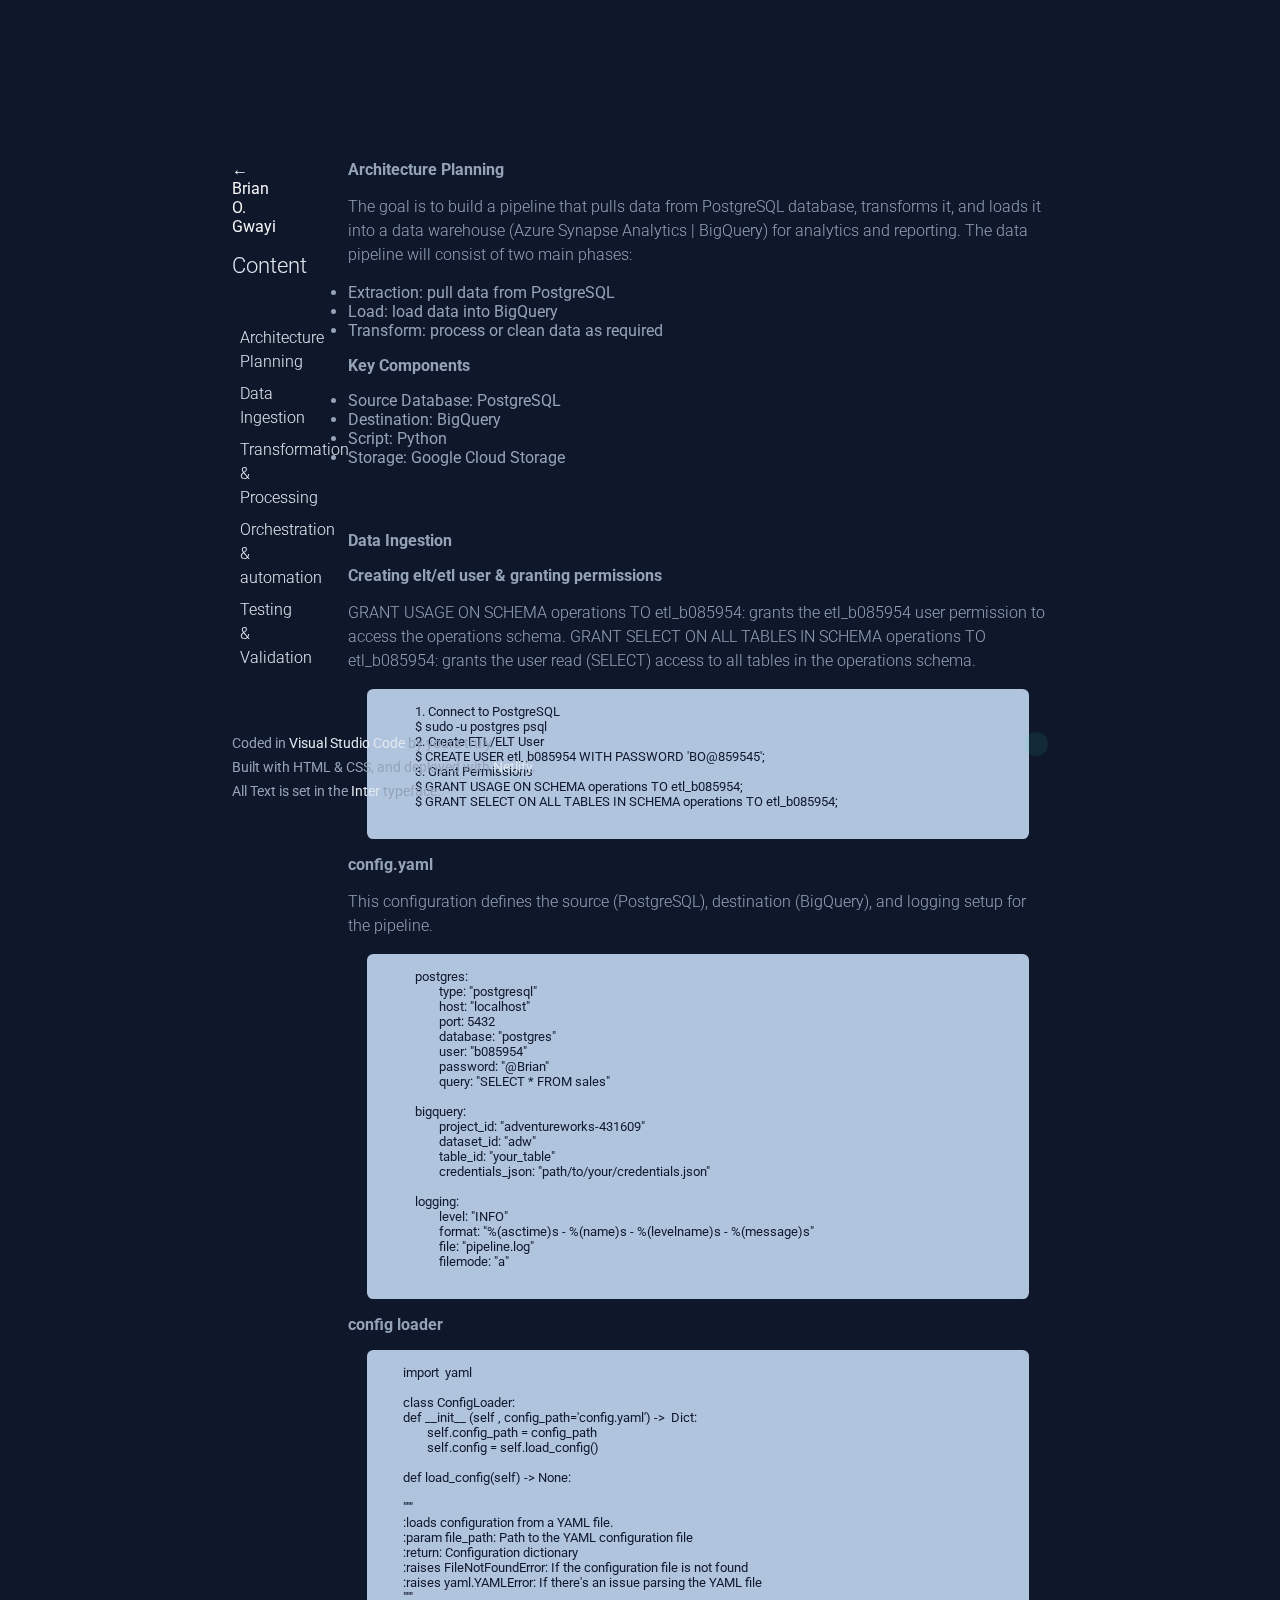
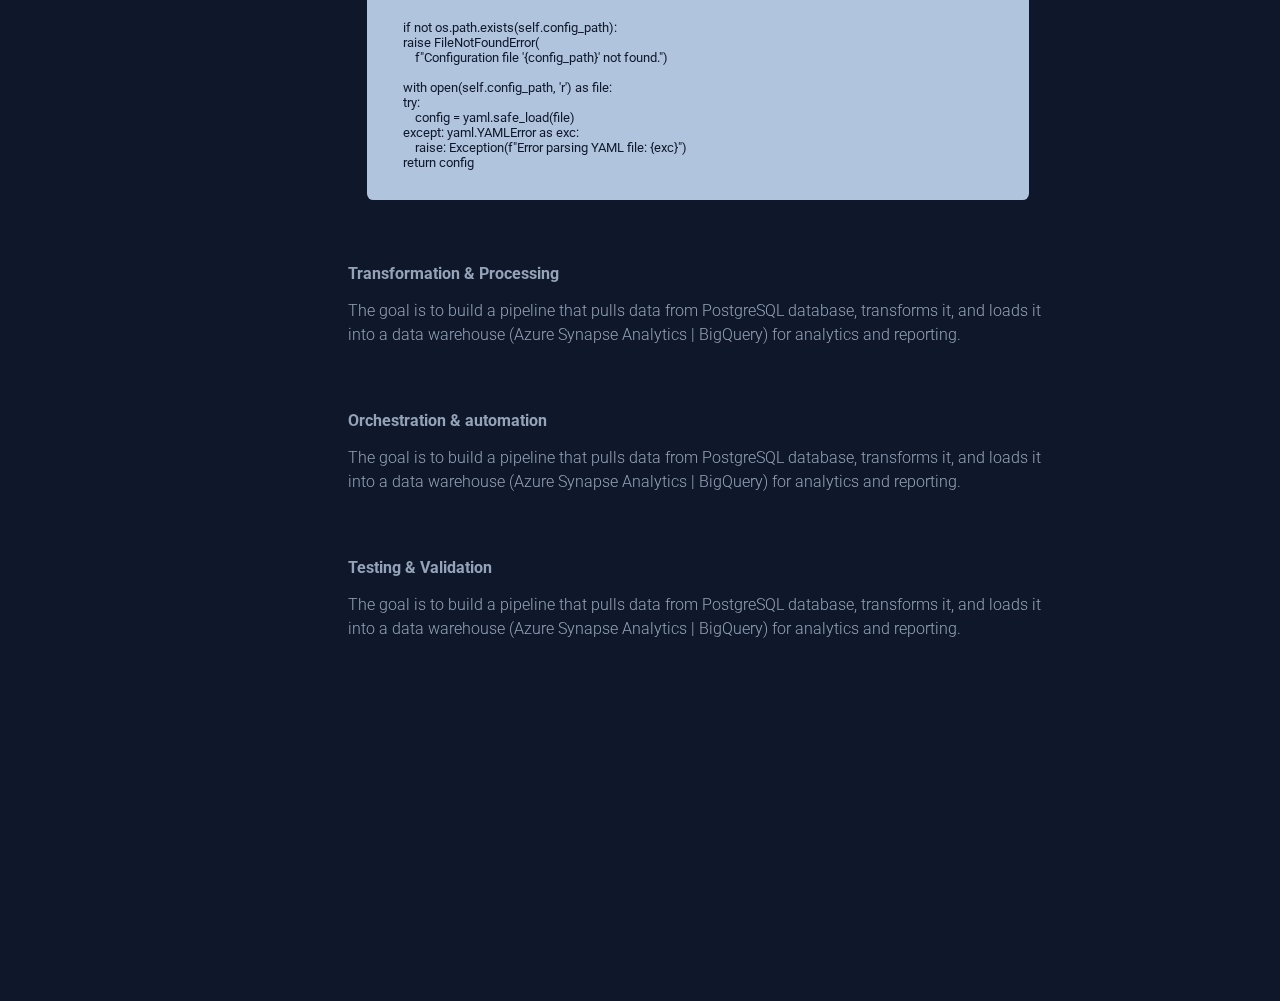
==== pipeline.html @ 4564d7e8 "update" ====
<!DOCTYPE html>
<html lang="en">

<head>
    <meta charset="UTF-8">
    <meta name="viewport" content="width=device-width, initial-scale=1.0">
    <title>Brian Web Portfolio</title>
    <link rel="stylesheet" href="styles.css" />
    <link rel="stylesheet" href="dev.css" />

    <link rel="preconnect" href="https://fonts.googleapis.com">
    <link rel="preconnect" href="https://fonts.gstatic.com" crossorigin>
    <link href="https://fonts.googleapis.com/css2?family=Roboto:ital,wght@0,100;0,300;0,400;0,500;0,700;0,900;1,100;1,300;1,400;1,500;1,700;1,900&display=swap" rel="stylesheet">

    <link rel="stylesheet" href="https://cdnjs.cloudflare.com/ajax/libs/font-awesome/6.5.2/css/all.min.css"
        integrity="sha512-SnH5WK+bZxgPHs44uWIX+LLJAJ9/2PkPKZ5QiAj6Ta86w+fsb2TkcmfRyVX3pBnMFcV7oQPJkl9QevSCWr3W6A=="
        crossorigin="anonymous" referrerpolicy="no-referrer" />

</head>

<body id="body">
    <!-- <div class="underlay"></div> -->
    <header>
        <!-- <a href="index.html"><h1>Brian O. Gwayi</h1></a> -->
        <a href="index.html" style="color: whitesmoke;">&larr; Brian O. Gwayi</a>
        <h4>Content</h4>
        <!-- <p>
            I use data not just to inform, but to inspire action and innovation, contributing to solutions that truly make a difference.
        </p> -->
        <nav>
            <a class="anchor-text" href="#Architecture Planning">
                <div class="nav-line"></div>
                <p>Architecture Planning</p>
            </a>
            <a class="anchor-text" href="#Data Ingestion">
                <div class="nav-line"></div>
                <p>Data Ingestion</p>
            </a>
            <a class="anchor-text" href="#Transformation & Processing">
                <div class="nav-line"></div>
                <p>Transformation & Processing</p>
            </a>
            <a class="anchor-text" href="#Orchestration & automation">
                <div class="nav-line"></div>
                <p>Orchestration & automation</p>
            </a>
            <a class="anchor-text" href="#Testing & Validation">
                <div class="nav-line"></div>
                <p>Testing & Validation</p>
            </a>
        </nav>
    </header>
    <main>
        <section id="Architecture Planning">
            <div class="sticky-header">
                <h2 class="lightText">About</h2>
            </div>
            <div class="about-contents">
                <h4>Architecture Planning</h4>
                <p>
                    The goal is to build a pipeline that pulls data from PostgreSQL database, transforms it, and loads it into a data warehouse (Azure Synapse Analytics | BigQuery) for analytics and reporting.  The data pipeline will consist of two main phases:
                </p>
                <ul>
                    <li>Extraction: pull data from PostgreSQL</li>
                    <li>Load: load data into BigQuery</li>
                    <li>Transform: process or clean data as required</li>
                   </ul> 
                <h4>Key Components</h4>
                <ul>
                    <li>Source Database: PostgreSQL</li>
                    <li>Destination: BigQuery</li>
                    <li>Script: Python</li>
                    <li>Storage: Google Cloud Storage</li>
                </ul>
            </div>
        </section>

        <section id="Data Ingestion">
            <div class="about-contents">
                <h4>Data Ingestion</h4>
                <h4>Creating elt/etl user & granting permissions</h4>
                <p>
                    GRANT USAGE ON SCHEMA operations TO etl_b085954: grants the etl_b085954 user permission to access the operations schema. 
                    GRANT SELECT ON ALL TABLES IN SCHEMA operations TO etl_b085954: grants the user read (SELECT) access to all tables in the operations schema.
                </p>
                <div class="code">
                    <pre class="py-code">
                        <code>
                <span class="code-comment">1. Connect to PostgreSQL</span>
                $ sudo -u postgres psql
                <span class="code-comment">2. Create ETL/ELT User</span>
                $ CREATE USER etl_b085954 WITH PASSWORD 'BO@859545';
                <span class="code-comment">3. Grant Permissions</span>
                $ GRANT USAGE ON SCHEMA operations TO etl_b085954;
                $ GRANT SELECT ON ALL TABLES IN SCHEMA operations TO etl_b085954;
                        </code>
                    </pre>
                </div>
                <h4>config.yaml</h4>
                <p>This configuration defines the source (PostgreSQL), destination (BigQuery), and logging setup for the pipeline.</p>
                <pre class="code">
					<code style="margin: 0; padding: 0;">
		<span class="code-func">postgres:</span>
			type: <span class="code-text">"postgresql"</span>
			host: <span class="code-text">"localhost"</span>
			port: <span class="brown-highlight">5432</span>
			database: <span class="code-text">"postgres"</span>
			user: <span class="code-text">"b085954"</span>
			password: <span class="code-text">"@Brian"</span>
			query: <span class="code-text">"SELECT * FROM sales"</span>

		<span class="code-func">bigquery:</span>
			project_id: <spam class="code-text">"adventureworks-431609"</spam>
			dataset_id: <span class="code-text">"adw"</span>
			table_id: <span class="code-text">"your_table"</span> 
			credentials_json: <span class="code-text">"path/to/your/credentials.json"</span>

		<span class="code-func">logging:</span>
			level: <span class="code-text">"INFO"</span>
			format: <span class="brown-highlight">"%(asctime)s - %(name)s - %(levelname)s - %(message)s"</span>
			file: <span class="code-text">"pipeline.log"</span>
			filemode: <span class="code-text">"a"</span>
					</code>
                </pre>
                <h4>config loader</h4>
                <pre class="code">
                    <code style="margin: 0; padding: 0;">
            <span class="py-method">import</span>  yaml

            <span class="code-func">class</span> <span class="brown-highlight">ConfigLoader:</span>
            <span class="code-func">def</span> <span class="brown-highlight">__init__</span> (<span class="py-method">self</span> , config_path=<span class="code-text">'config.yaml'</span>) -> <span class="py-method"> Dict:</span>
                    <span class="py-method">self</span>.config_path = config_path
                    <span class="py-method">self</span>.config = <span class="py-method">self</span>.load_config()

            <span class="code-func">def</span> <span class="brown-highlight">load_config</span>(<span class="py-method">self</span>) -> <span class="py-method">None:</span>
            <span class="code-text">
            """
            :loads configuration from a YAML file.
            :param file_path: Path to the YAML configuration file
            :return: Configuration dictionary
            :raises FileNotFoundError: If the configuration file is not found
            :raises yaml.YAMLError: If there's an issue parsing the YAML file
            """
            </span>
            <span class="py-method">if</span> <span class="code-func">not</span> os.path.exists(self.config_path):
            <span class="py-method">raise</span> FileNotFoundError(
                f<span class="code-text">"Configuration file '{config_path}' not found."</span>)

            <span class="py-method">with</span> open(<span class="py-method">self</span>.config_path, <span class="code-text">'r'</span>) as file:
            <span class="py-method">try:</span>
                config = yaml.safe_load(file)
            <span class="py-method">except:</span> yaml.YAMLError as exc:
                <span class="py-method">raise:</span> Exception(f<span class="code-text">"Error parsing YAML file: {exc}"</span>)
            <span class="py-method">return</span> config
                    </code>
                </pre>
            </div>
        </section>

        <section id="Transformation & Processing">
            <div class="sticky-header">
                <h2 class="lightText">About</h2>
            </div>
            <div class="about-contents">
                <h4>Transformation & Processing</h4>
                <p>
                    The goal is to build a pipeline that pulls data from PostgreSQL database, transforms it, and loads it into a data warehouse (Azure Synapse Analytics | BigQuery) for analytics and reporting.
                </p>
            </div>
        </section>

        <section id="Orchestration & automation">
            <div class="sticky-header">
                <h2 class="lightText">About</h2>
            </div>
            <div class="about-contents">
                <h4>Orchestration & automation</h4>
                <p>
                    The goal is to build a pipeline that pulls data from PostgreSQL database, transforms it, and loads it into a data warehouse (Azure Synapse Analytics | BigQuery) for analytics and reporting.
                </p>
            </div>
        </section>

        <section id="Testing & Validation">
            <div class="sticky-header">
                <h2 class="lightText">About</h2>
            </div>
            <div class="about-contents">
                <h4>Testing & Validation</h4>
                <p>
                    The goal is to build a pipeline that pulls data from PostgreSQL database, transforms it, and loads it into a data warehouse (Azure Synapse Analytics | BigQuery) for analytics and reporting.
                </p>
            </div>
        </section>

        <section id="about">
        
    </main>
    <footer>
        <p>
            Coded in <a href="https://code.visualstudio.com/" target="_blank" class="anchor-text">Visual Studio Code</a>
            by yours truly. <br />Built with HTML & CSS, and
            deployed with <a href="https://www.netlify.com" target="_blank" class="anchor-text">Netlify</a>. <br />All
            Text is
            set in the <a href="https://rsms.me/inter/" target="_blank" class="anchor-text">Inter</a> typeface.
        </p>
        <a href="#body" class="scroll-to-top">
            <i class="fa-solid fa-arrow-up"></i>
        </a>
    </footer>
</body>

</html>
---- styles.css ----
:root {
    --color-accent: #5eead4;
    --background-accent: #2dd4bf1a;
    --color-highlight: #e2e8f0;
}

html {
    scroll-behavior: smooth;
}

* {
    box-sizing: border-box;
    margin: 0;
    padding: 0;
    font-family: 'Roboto', sans-serif;
}

body {
    background: #0f172a;
    color: #94a3b8;
    padding: 4rem 2rem;
    display: grid;
    grid-template-columns: repeat(1, minmax(0, 1fr));
    gap: 4rem;
}

p {
    line-height: 1.5rem;
}

p::selection,
h1::selection,
h2::selection,
h3::selection,
h4::selection,
h5::selection,
h6::selection {
    background: var(--color-accent);
    color: #0f172a;
}

/* .underlay {
    position: fixed;
    background: #172554;
    inset: 0;
    opacity: 0.15;
} */

header,
main,
footer {
    position: relative;
    z-index: 10;
}

header {
    display: flex;
    flex-direction: column;
    gap: 1rem;
    max-width: 300px;
}

header h1,
header h4,
.lightText {
    color: var(--color-highlight);
}

header a {
    text-decoration: none;
}

header h1 {
    font-weight: 600;
}

header h4 {
    font-weight: 300;
}

header p {
    font-weight: 300;
}

nav {
    display: none;
}

nav a {
    font-size: 0.9rem;
    display: flex;
    align-items: center;
    gap: 0.5rem;
}

.nav-line {
    /* ADDED POST TUTORIAL */
    height: 1px;
    width: 58px;
    background: var(--color-highlight);
    transition-duration: 200ms;
}

nav a:hover .nav-line {
    /* ADDED POST TUTORIAL */
    background: var(--color-accent);
    width: 96px;
}

.social-link-container {
    display: flex;
    align-items: center;
    gap: 1rem;
}

.social-link {
    font-size: 1.4rem;
    color: inherit;
    text-decoration: none;
    transition-duration: 200ms;
}

.social-link:hover {
    color: var(--color-highlight);
}

main {
    display: flex;
    flex-direction: column;
    gap: 4rem;
}

section {
    display: flex;
    flex-direction: column;
    gap: 2rem;
}

section h2 {
    text-transform: uppercase;
    font-size: 1rem;
    font-weight: 500;
}

.sticky-header {
    position: sticky;
    top: 0;
    padding: 1rem 0;
}

.sticky-header h2 {
    position: relative;
    z-index: 2;
}

.sticky-header::before {
    content: '';
    position: absolute;
    inset: 0;
    /* MODIFIED POST TUTORIAL - REMOVE OPACITY AND CHANGED HEX CODE */
    background: #101A3199;
    backdrop-filter: blur(5px);
}

.about-contents {
    display: flex;
    flex-direction: column;
    gap: 1rem;
}

.about-contents p {
    font-size: 1rem;
    font-weight: 300;
}

.anchor-text {
    color: var(--color-highlight);
    text-decoration: none;
    transition-duration: 200ms;
}

.anchor-text:hover {
    color: var(--color-accent);
}

.experience-contents,
.project-contents {
    display: flex;
    flex-direction: column;
    gap: 4rem;
}

.experience-card,
.project-card {
    display: grid;
    grid-template-columns: repeat(1, minmax(0, 1fr));
}

.experience-card {
    /* MODIFIED POST TUTORIAL */
    gap: 0.5rem 1rem;
}

.project-card {
    /* MODIFIED POST TUTORIAL */
    gap: 1rem 1rem;
}

.card-column {
    display: flex;
    flex-direction: column;
    gap: 0.75rem;
}

.card-column p {
    font-weight: 300;
    font-size: .9rem;
}

.card-header-link {
    /* ADDED POST TUTORIAL - ADDED CLASS TO ANCHOR TAG IN HTML */
    text-decoration: none;
}

.tenure {
    opacity: 0.7;
    text-transform: uppercase;
    font-size: 0.8rem;
}

.experience-card p {
    font-size: 0.9rem;
}

.card-header {
    font-weight: 400;
    font-size: 1rem;
}

.anchor-icon {
    padding-left: 0.5rem;
}

.tag-container {
    display: flex;
    flex-wrap: wrap;
    gap: 0.5rem;
    color: var(--color-accent);
}

.tag {
    border-radius: 0.5rem;
    padding: 0.25rem 0.5rem;
    background: var(--background-accent);
}

.tag p {
    font-size: 0.8rem;
}

.project-image-container {
    max-width: 200px;
    overflow: hidden;
    display: grid;
    place-items: center;
    aspect-ratio: 16 / 9;
    order: 2;
    border-radius: 0.25rem;
}

.project-image-container img {
    object-fit: cover;
    width: 100%;
    height: 100%;
}

.project-stat-link {
    display: flex;
    align-items: center;
    gap: 0.5rem;
    font-size: 0.8rem;
}

.project-archive-link {
    position: relative;
    color: var(--color-highlight);
    text-decoration: none;
    transition-duration: 200ms;
    margin-right: auto;
}

.project-archive-link span {
    transition-duration: 200ms;
}

.project-archive-link:hover span {
    padding-left: 0.5rem;
}

.project-archive-link::after {
    content: '';
    position: absolute;
    left: 0;
    width: 100%;
    height: 1.5px;
    bottom: 0;
    background: transparent;
    transition-duration: 200ms;
}

.project-archive-link:hover::after {
    background: var(--color-accent);
}

footer {
    display: flex;
    flex-direction: column;
    gap: 2rem;
    justify-content: space-between;
    align-items: flex-start;
}

footer p {
    font-size: 0.9rem;
}

.scroll-to-top {
    text-decoration: none;
    color: var(--color-accent);
    background: var(--background-accent);
    padding: 0 0.75rem;
    aspect-ratio: 1/1;
    display: grid;
    place-items: center;
    border-radius: 100%;
    overflow: hidden;
    transition-duration: 200ms;
}

.scroll-to-top:hover {
    opacity: 0.6;
}

.accent-highlight {
    color: var(--color-accent);
    font-style: italic;
}

.accent-highlight:hover {
    color: var(--color-highlight);
}

/* MEDIUM SCREEN BREAKPOINT */
@media (min-width: 640px) {

    /* ADJUSTED POST TUTORIAL */
    body {
        padding: 5rem 3rem;
    }

    .project-card,
    .experience-card {
        grid-template-columns: repeat(4, minmax(0, 1fr));
    }

    .card-column {
        grid-column: span 3 / span 3;
    }

    .project-image-container {
        order: 0;
    }

    header {
        max-width: unset;
    }

    header h1 {
        font-size: 3rem;
    }

    header h4 {
        font-size: 1.4rem;
    }

    header p {
        max-width: 300px;
    }

    .social-link-container {
        gap: 1.5rem;
    }

    .social-link-container i {
        font-size: 2rem;
    }
}


/* LARGE SCREEN BREAKPOINT */
@media (min-width: 1024px) {
    body {
        grid-template-columns: repeat(2, minmax(0, 1fr));
        /* ADJUSTED POST TUTORIAL */
        /* gap: 10rem; */
        padding: 2rem;
        padding-top: 0;
        /* my style */
        margin: auto 70px;
    }

    header {
        position: sticky;
        top: 0;
        margin-left: auto;
        /* MODIFIED POST TUTORIAL */
        height: fit-content;
        padding-bottom: 6rem;
    }

    header h1 {
        font-size: 3rem;
    }

    header h4 {
        font-size: 1.4rem;
    }

    header p {
        /* max-width: 300px; */

        /* my styles */
        max-width: 90%;
    }

    nav {
        /* MODIFIED POST TUTORIAL */
        padding: 2rem 0;
        display: flex;
        flex-direction: column;
        gap: 0.5rem;
        flex: 1;
    }

    nav a {
        font-size: 1rem;
    }

    .social-link-container {
        gap: 1.5rem;
    }

    .social-link-container i {
        font-size: 2rem;
    }

    header,
    main {
        padding-top: 6rem;
        max-width: 700px;
        width: 100%;
    }

    main {
        margin-right: auto;
    }

    .sticky-header {
        display: none;
    }

    /* ADDED POST TUTORIAL */
    .project-card,
    .experience-card {
        padding: 1rem;
        border-radius: 0.5rem;
        border: 1px solid transparent;
        transition-duration: 200ms;
    }

    /* ADDED POST TUTORIAL */
    .project-card:hover,
    .experience-card:hover {
        background: #1b2541;
        border: 1px solid #94a3b826;
        box-shadow: 0 0 20px 3px #0f172a;
    }

    .project-archive-link,
    .resume-link {
        padding-left: 1rem;
    }

    footer {

        grid-column: span 2 / span 2;
        flex-direction: row;
        max-width: 1400px;
        margin: 0 auto;
        width: 100%;
        /* me */
        position: sticky;
        bottom: 0;
        padding-bottom: 6rem;
    }
}


/* LARGE SCREEN BREAKPOINT */
@media (min-width: 1280px) {
    body {
        grid-template-columns: repeat(2, minmax(0, 1fr));
        /* ADJUSTED POST TUTORIAL */
        /* gap: 10rem; */
        padding: 8rem;
        padding-top: 0;
        /* my style */
        margin: auto 200px;
    }

    header {
        position: sticky;
        top: 0;
        margin-left: auto;
        /* MODIFIED POST TUTORIAL */
        height: fit-content;
        padding-bottom: 6rem;
    }

    header h1 {
        font-size: 3rem;
    }

    header h4 {
        font-size: 1.4rem;
    }

    header p {
        /* max-width: 300px; */

        /* my styles */
        max-width: 90%;
    }

    nav {
        /* MODIFIED POST TUTORIAL */
        padding: 2rem 0;
        display: flex;
        flex-direction: column;
        gap: 0.5rem;
        flex: 1;
    }

    nav a {
        font-size: 1rem;
    }

    .social-link-container {
        gap: 1.5rem;
    }

    .social-link-container i {
        font-size: 2rem;
    }

    header,
    main {
        padding-top: 6rem;
        max-width: 700px;
        width: 100%;
    }

    main {
        margin-right: auto;
    }

    .sticky-header {
        display: none;
    }

    /* ADDED POST TUTORIAL */
    .project-card,
    .experience-card {
        padding: 1rem;
        border-radius: 0.5rem;
        border: 1px solid transparent;
        transition-duration: 200ms;
    }

    /* ADDED POST TUTORIAL */
    .project-card:hover,
    .experience-card:hover {
        background: #1b2541;
        border: 1px solid #94a3b826;
        box-shadow: 0 0 20px 3px #0f172a;
    }

    .project-archive-link,
    .resume-link {
        padding-left: 1rem;
    }

    footer {

        grid-column: span 2 / span 2;
        flex-direction: row;
        max-width: 1400px;
        margin: 0 auto;
        width: 100%;
        /* me */
        position: sticky;
        bottom: 0;
        padding-bottom: 6rem;
    }
}
---- dev.css ----
:root {
  --color-accent: #5eead4;
  --background-accent: #2dd4bf1a;
  --color-highlight: #e2e8f0;
}

html {
  scroll-behavior: smooth;
}

* {
  box-sizing: border-box;
  margin: 0;
  padding: 0;
  font-family: 'Roboto', sans-serif;
}

body {
  background: #0f172a;
  color: #94a3b8;
  padding: 4rem 2rem;
  display: grid;
  grid-template-columns: repeat(1, minmax(0, 1fr));
  gap: 4rem;
}

.code {
  /* background: #3b5daa; */
  background: #B0C4DE;
  font-size: .8rem;
  border-radius: .4rem;
  color: #0f172a;
}

.code {
  margin: auto 1.2rem ;
}



display: flex;
    border: 1px solid rgb(229, 229, 229);
    padding: 16px;
    overflow-x: auto;
    border-radius: 4px;
    background: rgb(249, 249, 249);
    color:#545454;
    overflow-wrap: break-word;
    max-width: 70%;
    margin: 30px auto;
    font-size: 16px;
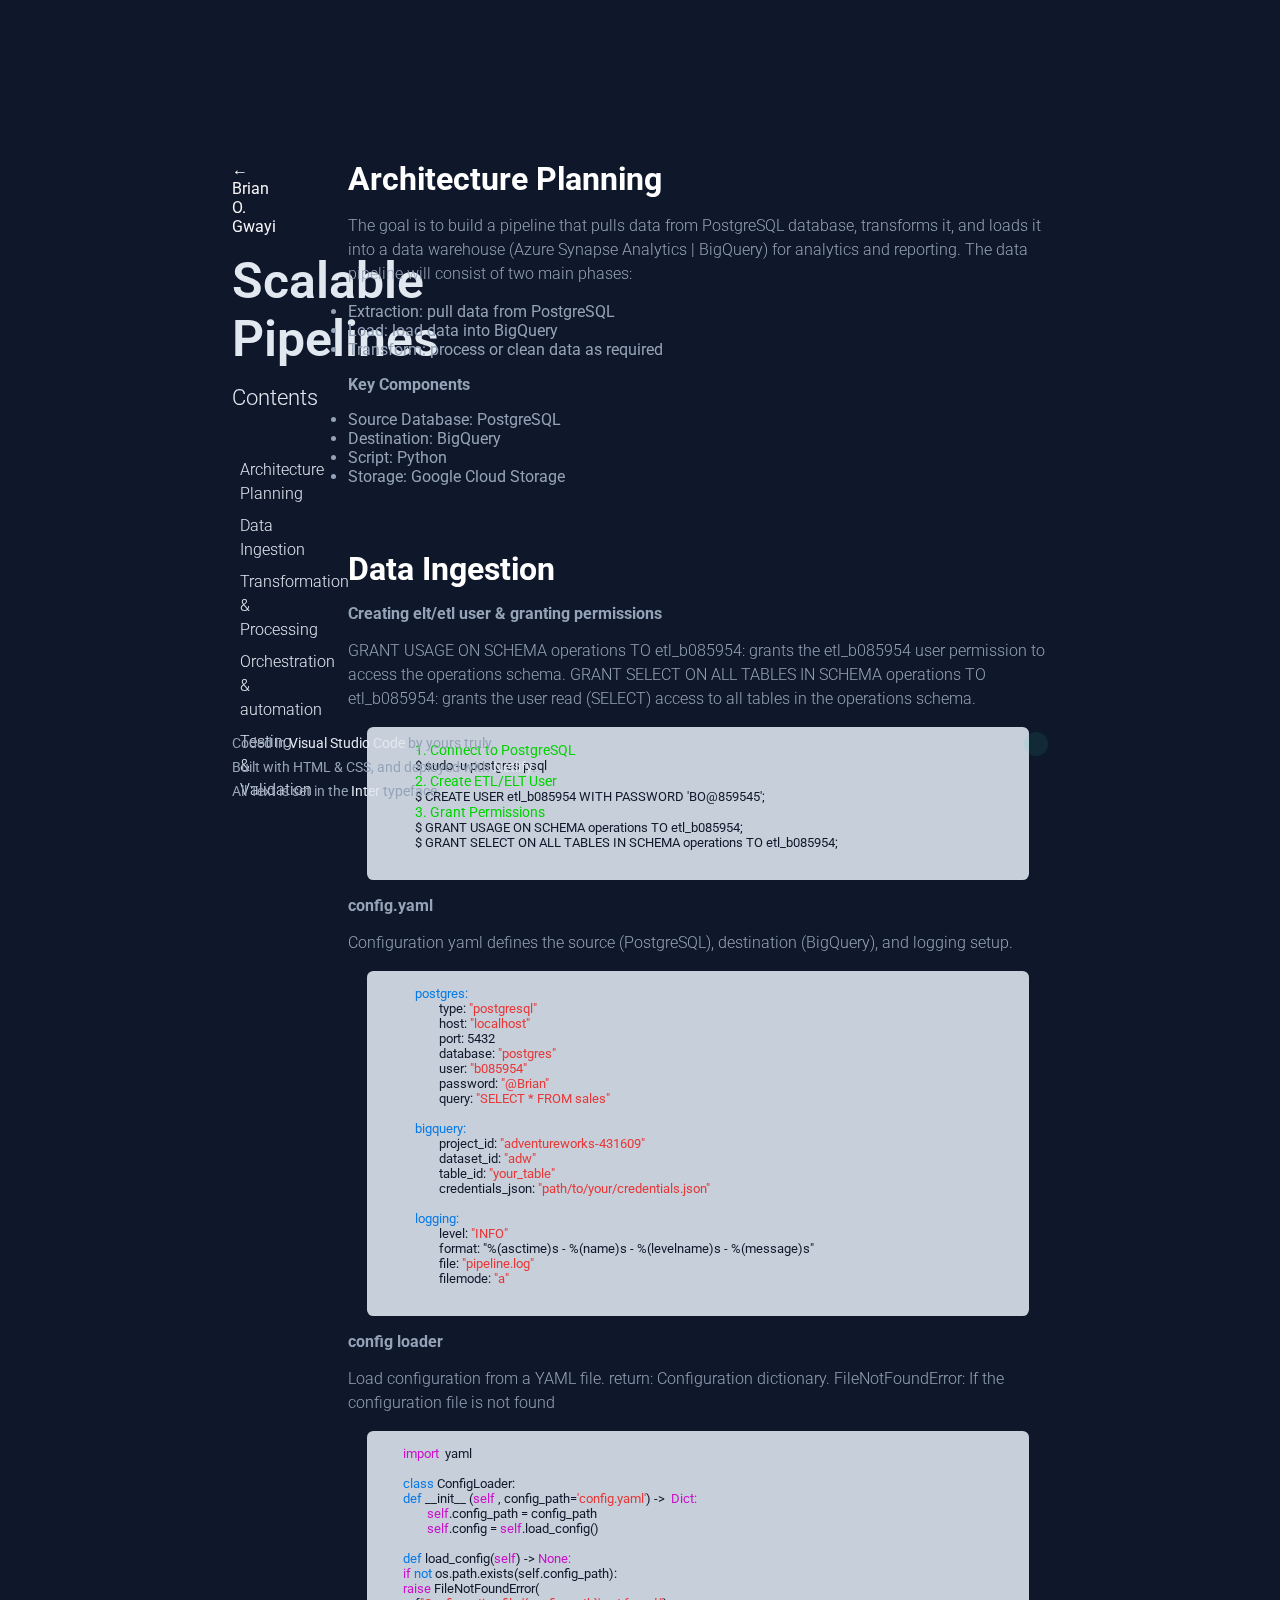
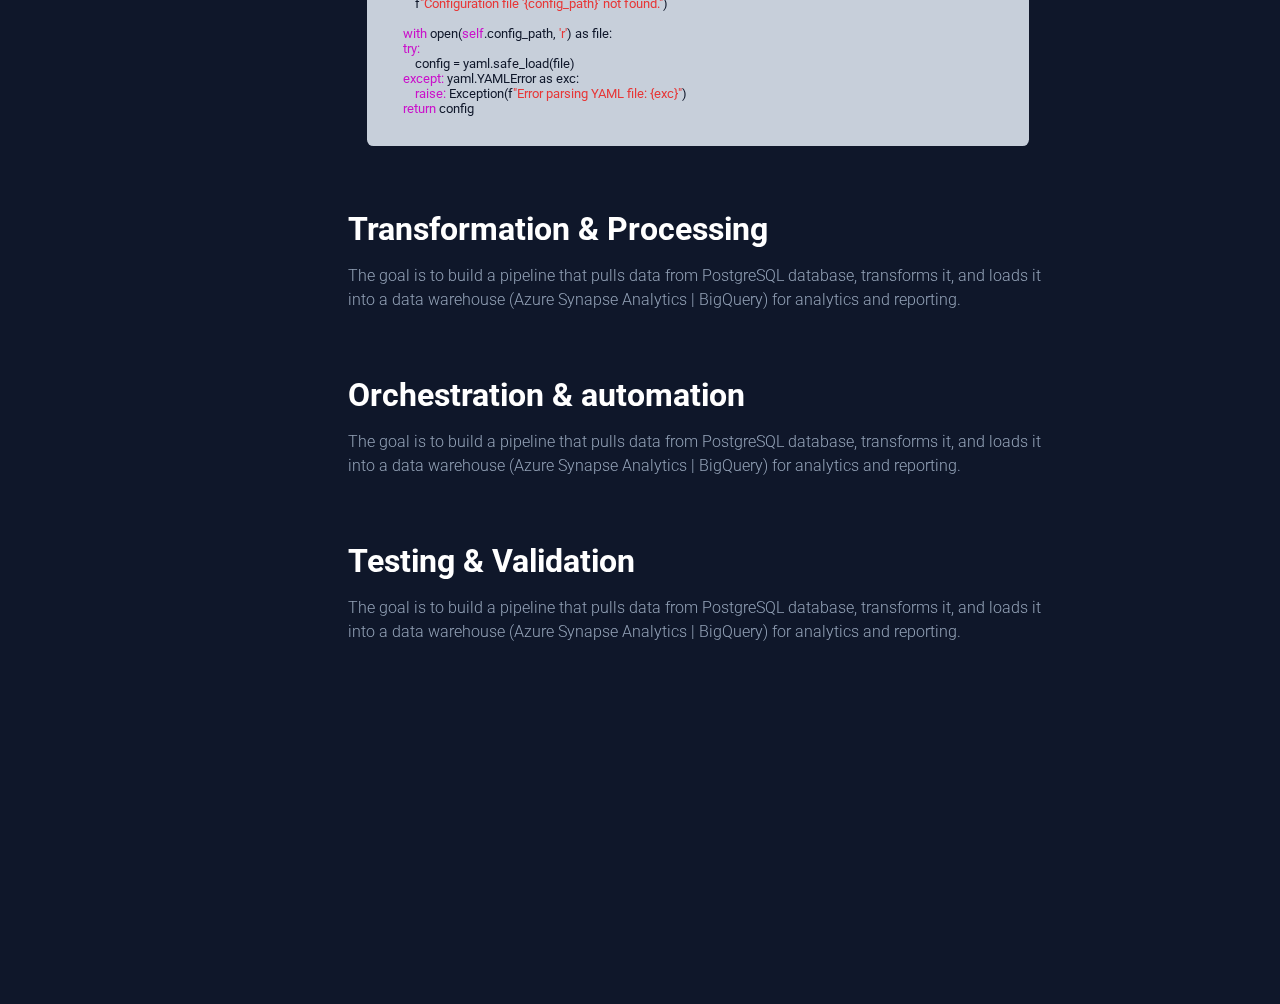
==== commit 88b96e3f: "update" ====
--- a/pipeline.html
+++ b/pipeline.html
@@ -23,7 +23,8 @@
     <header>
         <!-- <a href="index.html"><h1>Brian O. Gwayi</h1></a> -->
         <a href="index.html" style="color: whitesmoke;">&larr; Brian O. Gwayi</a>
-        <h4>Content</h4>
+        <h1 style="font-size: 50px;">Scalable Pipelines</h1>
+        <h4>Contents</h4>
         <!-- <p>
             I use data not just to inform, but to inspire action and innovation, contributing to solutions that truly make a difference.
         </p> -->
@@ -56,7 +57,7 @@
                 <h2 class="lightText">About</h2>
             </div>
             <div class="about-contents">
-                <h4>Architecture Planning</h4>
+                <h4 class="project-header">Architecture Planning</h4>
                 <p>
                     The goal is to build a pipeline that pulls data from PostgreSQL database, transforms it, and loads it into a data warehouse (Azure Synapse Analytics | BigQuery) for analytics and reporting.  The data pipeline will consist of two main phases:
                 </p>
@@ -77,7 +78,7 @@
 
         <section id="Data Ingestion">
             <div class="about-contents">
-                <h4>Data Ingestion</h4>
+                <h4 class="project-header">Data Ingestion</h4>
                 <h4>Creating elt/etl user & granting permissions</h4>
                 <p>
                     GRANT USAGE ON SCHEMA operations TO etl_b085954: grants the etl_b085954 user permission to access the operations schema. 
@@ -97,7 +98,7 @@
                     </pre>
                 </div>
                 <h4>config.yaml</h4>
-                <p>This configuration defines the source (PostgreSQL), destination (BigQuery), and logging setup for the pipeline.</p>
+                <p>Configuration yaml defines the source (PostgreSQL), destination (BigQuery), and logging setup.</p>
                 <pre class="code">
 					<code style="margin: 0; padding: 0;">
 		<span class="code-func">postgres:</span>
@@ -123,6 +124,7 @@
 					</code>
                 </pre>
                 <h4>config loader</h4>
+                <p>Load configuration from a YAML file. return: Configuration dictionary. FileNotFoundError: If the configuration file is not found </p>
                 <pre class="code">
                     <code style="margin: 0; padding: 0;">
             <span class="py-method">import</span>  yaml
@@ -133,15 +135,6 @@
                     <span class="py-method">self</span>.config = <span class="py-method">self</span>.load_config()
 
             <span class="code-func">def</span> <span class="brown-highlight">load_config</span>(<span class="py-method">self</span>) -> <span class="py-method">None:</span>
-            <span class="code-text">
-            """
-            :loads configuration from a YAML file.
-            :param file_path: Path to the YAML configuration file
-            :return: Configuration dictionary
-            :raises FileNotFoundError: If the configuration file is not found
-            :raises yaml.YAMLError: If there's an issue parsing the YAML file
-            """
-            </span>
             <span class="py-method">if</span> <span class="code-func">not</span> os.path.exists(self.config_path):
             <span class="py-method">raise</span> FileNotFoundError(
                 f<span class="code-text">"Configuration file '{config_path}' not found."</span>)
@@ -162,7 +155,7 @@
                 <h2 class="lightText">About</h2>
             </div>
             <div class="about-contents">
-                <h4>Transformation & Processing</h4>
+                <h4 class="project-header">Transformation & Processing</h4>
                 <p>
                     The goal is to build a pipeline that pulls data from PostgreSQL database, transforms it, and loads it into a data warehouse (Azure Synapse Analytics | BigQuery) for analytics and reporting.
                 </p>
@@ -174,7 +167,7 @@
                 <h2 class="lightText">About</h2>
             </div>
             <div class="about-contents">
-                <h4>Orchestration & automation</h4>
+                <h4 class="project-header">Orchestration & automation</h4>
                 <p>
                     The goal is to build a pipeline that pulls data from PostgreSQL database, transforms it, and loads it into a data warehouse (Azure Synapse Analytics | BigQuery) for analytics and reporting.
                 </p>
@@ -186,7 +179,7 @@
                 <h2 class="lightText">About</h2>
             </div>
             <div class="about-contents">
-                <h4>Testing & Validation</h4>
+                <h4 class="project-header">Testing & Validation</h4>
                 <p>
                     The goal is to build a pipeline that pulls data from PostgreSQL database, transforms it, and loads it into a data warehouse (Azure Synapse Analytics | BigQuery) for analytics and reporting.
                 </p>
--- a/styles.css
+++ b/styles.css
@@ -34,7 +34,10 @@
 h3::selection,
 h4::selection,
 h5::selection,
-h6::selection {
+h6::selection,
+/* my styles */
+.accent-highlight::selection,
+.anchor-text::selection {
     background: var(--color-accent);
     color: #0f172a;
 }
@@ -158,7 +161,7 @@
     position: absolute;
     inset: 0;
     /* MODIFIED POST TUTORIAL - REMOVE OPACITY AND CHANGED HEX CODE */
-    background: #101A3199;
+    background: #0f172a;
     backdrop-filter: blur(5px);
 }
 
@@ -343,7 +346,9 @@
 
 .accent-highlight {
     color: var(--color-accent);
-    font-style: italic;
+    /* font-style: italic; */
+    text-decoration: underline;
+    text-underline-offset: .2rem;
 }
 
 .accent-highlight:hover {
--- a/dev.css
+++ b/dev.css
@@ -26,7 +26,7 @@
 
 .code {
   /* background: #3b5daa; */
-  background: #B0C4DE;
+  background: #c7cfda;
   font-size: .8rem;
   border-radius: .4rem;
   color: #0f172a;
@@ -36,7 +36,36 @@
   margin: auto 1.2rem ;
 }
 
+.project-header {
+  font-size: 2rem;
+  color: #ffffff;
+}
 
+/* code stylin */
+
+.code-comment {
+  color: #00d300;
+  font-size: 14px;
+}
+
+.py-method {
+  color:#ca10ca;
+}
+
+pre {
+  font: 100px;
+}
+
+.code-text {
+  color: rgb(231, 55, 55);
+}
+.code-func {
+  color: #077ae6;
+}
+
+.airflow-call {
+  color: #c7934e;
+}
 
 display: flex;
     border: 1px solid rgb(229, 229, 229);
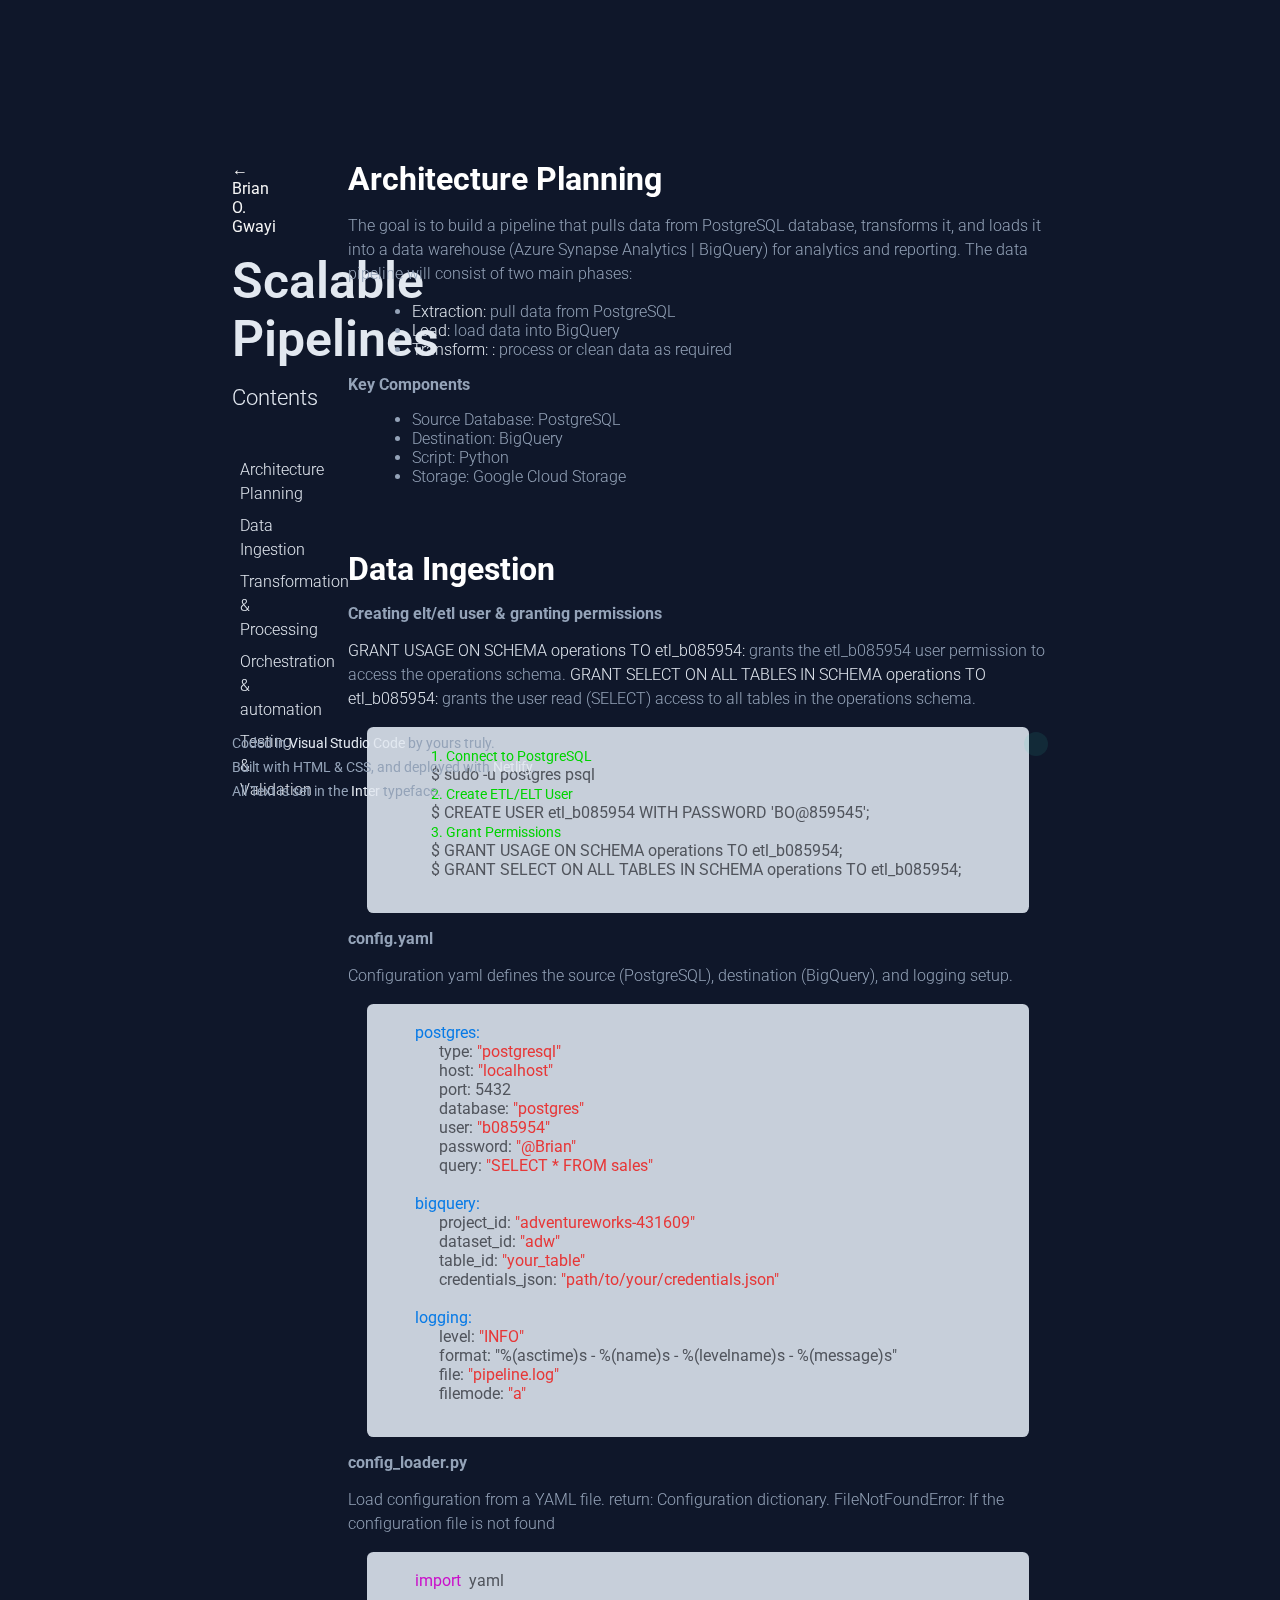
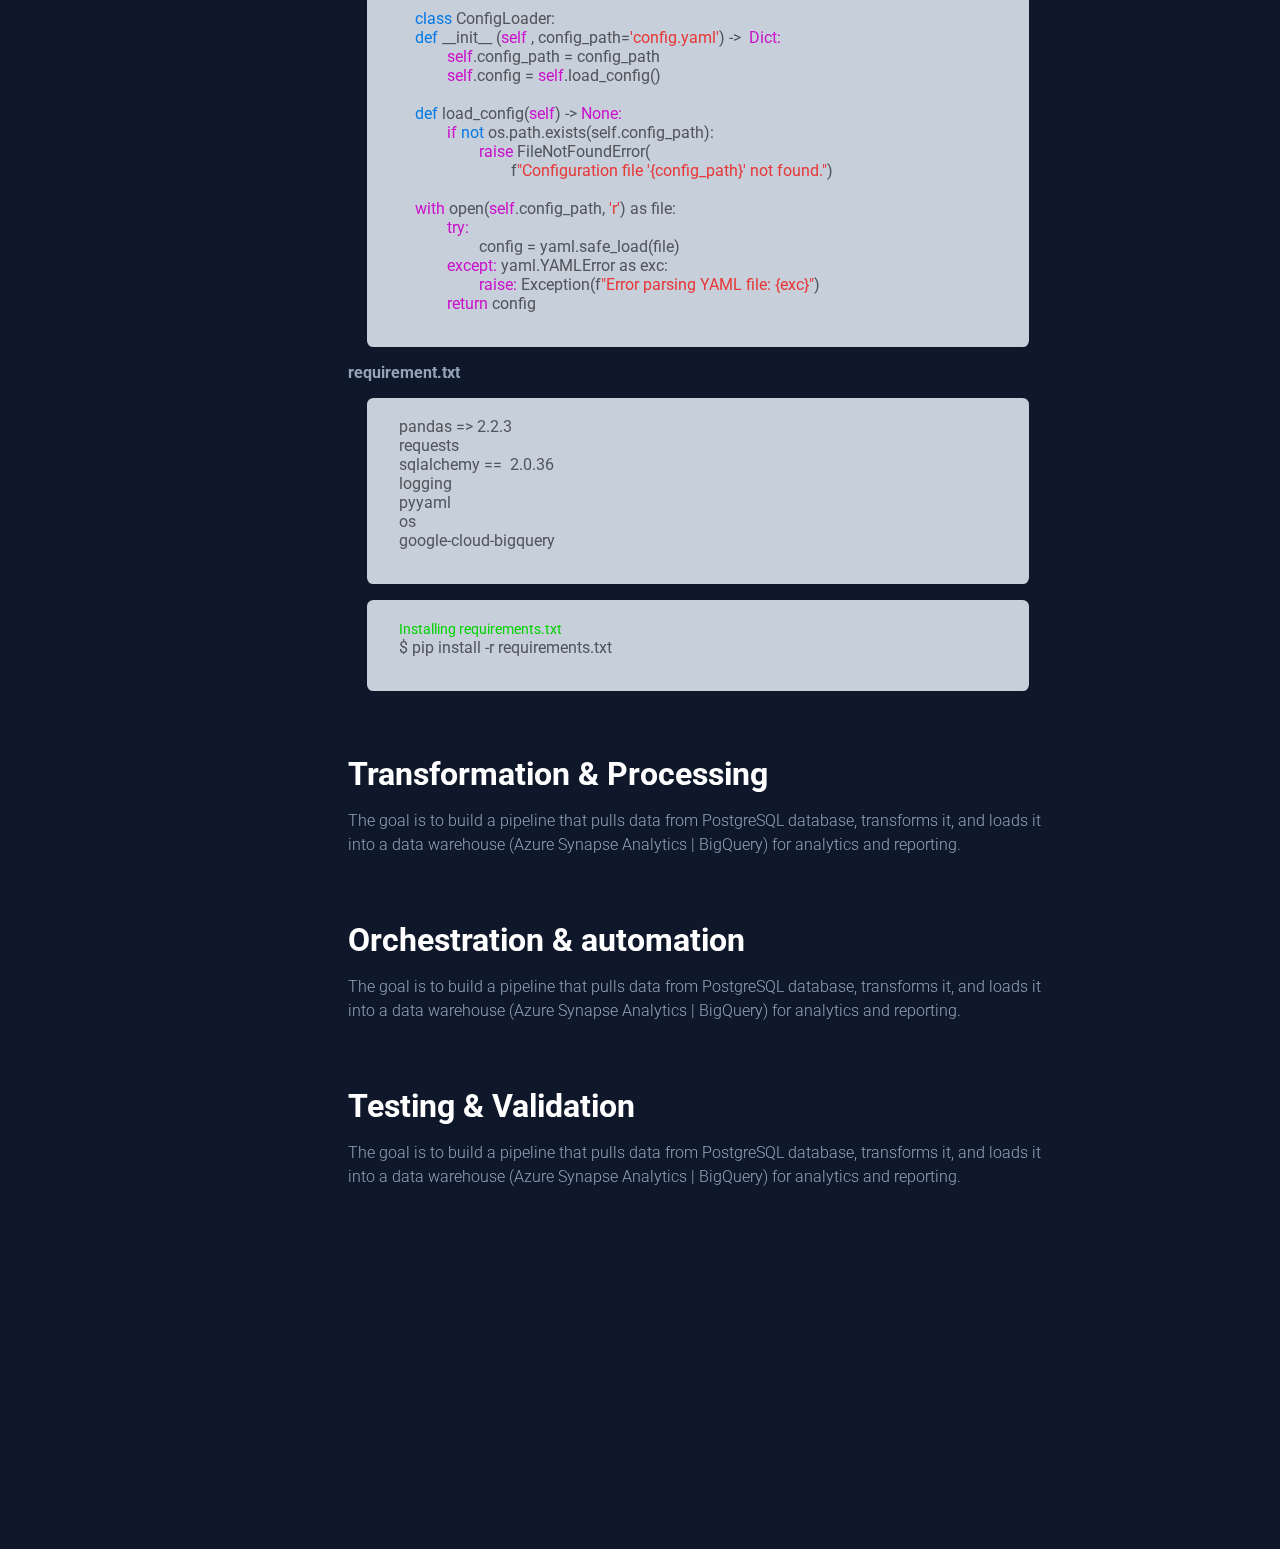
==== commit 934ba1c5: "update" ====
--- a/pipeline.html
+++ b/pipeline.html
@@ -62,9 +62,9 @@
                     The goal is to build a pipeline that pulls data from PostgreSQL database, transforms it, and loads it into a data warehouse (Azure Synapse Analytics | BigQuery) for analytics and reporting.  The data pipeline will consist of two main phases:
                 </p>
                 <ul>
-                    <li>Extraction: pull data from PostgreSQL</li>
-                    <li>Load: load data into BigQuery</li>
-                    <li>Transform: process or clean data as required</li>
+                    <li><span class="anchor-text">Extraction:</span> pull data from PostgreSQL</li>
+                    <li><span class="anchor-text">Load:</span> load data into BigQuery</li>
+                    <li><span class="anchor-text">Transform: :</span> process or clean data as required</li>
                    </ul> 
                 <h4>Key Components</h4>
                 <ul>
@@ -81,12 +81,12 @@
                 <h4 class="project-header">Data Ingestion</h4>
                 <h4>Creating elt/etl user & granting permissions</h4>
                 <p>
-                    GRANT USAGE ON SCHEMA operations TO etl_b085954: grants the etl_b085954 user permission to access the operations schema. 
-                    GRANT SELECT ON ALL TABLES IN SCHEMA operations TO etl_b085954: grants the user read (SELECT) access to all tables in the operations schema.
+                    <span class="anchor-text">GRANT USAGE ON SCHEMA operations TO etl_b085954:</span> grants the etl_b085954 user permission to access the operations schema. 
+                    <span class="anchor-text">GRANT SELECT ON ALL TABLES IN SCHEMA operations TO etl_b085954:</span> grants the user read (SELECT) access to all tables in the operations schema.
                 </p>
                 <div class="code">
                     <pre class="py-code">
-                        <code>
+                        <code class="code-font">
                 <span class="code-comment">1. Connect to PostgreSQL</span>
                 $ sudo -u postgres psql
                 <span class="code-comment">2. Create ETL/ELT User</span>
@@ -100,7 +100,7 @@
                 <h4>config.yaml</h4>
                 <p>Configuration yaml defines the source (PostgreSQL), destination (BigQuery), and logging setup.</p>
                 <pre class="code">
-					<code style="margin: 0; padding: 0;">
+					<code class="code-font">
 		<span class="code-func">postgres:</span>
 			type: <span class="code-text">"postgresql"</span>
 			host: <span class="code-text">"localhost"</span>
@@ -123,10 +123,11 @@
 			filemode: <span class="code-text">"a"</span>
 					</code>
                 </pre>
-                <h4>config loader</h4>
+                <!-- Config Loader -->
+                <h4>config_loader.py</h4>
                 <p>Load configuration from a YAML file. return: Configuration dictionary. FileNotFoundError: If the configuration file is not found </p>
                 <pre class="code">
-                    <code style="margin: 0; padding: 0;">
+                    <code class="code-font">
             <span class="py-method">import</span>  yaml
 
             <span class="code-func">class</span> <span class="brown-highlight">ConfigLoader:</span>
@@ -134,17 +135,38 @@
                     <span class="py-method">self</span>.config_path = config_path
                     <span class="py-method">self</span>.config = <span class="py-method">self</span>.load_config()
 
-            <span class="code-func">def</span> <span class="brown-highlight">load_config</span>(<span class="py-method">self</span>) -> <span class="py-method">None:</span>
-            <span class="py-method">if</span> <span class="code-func">not</span> os.path.exists(self.config_path):
-            <span class="py-method">raise</span> FileNotFoundError(
-                f<span class="code-text">"Configuration file '{config_path}' not found."</span>)
+            <span class="code-func">def</span> <span                class="brown-highlight">load_config</span>(<span class="py-method">self</span>) -> <span class="py-method">None:</span>
+                    <span class="py-method">if</span> <span class="code-func">not</span> os.path.exists(self.config_path):
+                            <span class="py-method">raise</span> FileNotFoundError(
+                                    f<span class="code-text">"Configuration file '{config_path}' not found."</span>)
 
             <span class="py-method">with</span> open(<span class="py-method">self</span>.config_path, <span class="code-text">'r'</span>) as file:
-            <span class="py-method">try:</span>
-                config = yaml.safe_load(file)
-            <span class="py-method">except:</span> yaml.YAMLError as exc:
-                <span class="py-method">raise:</span> Exception(f<span class="code-text">"Error parsing YAML file: {exc}"</span>)
-            <span class="py-method">return</span> config
+                    <span class="py-method">try:</span>
+                            config = yaml.safe_load(file)
+                    <span class="py-method">except:</span> yaml.YAMLError as exc:
+                            <span class="py-method">raise:</span> Exception(f<span class="code-text">"Error parsing YAML file: {exc}"</span>)
+                    <span class="py-method">return</span> config
+                    </code>
+                </pre>
+                <!-- Requrement.txt -->
+                <h4>requirement.txt</h4>
+                <pre class="code">
+                    <code class="code-font">
+        pandas => 2.2.3 
+        requests
+        sqlalchemy ==  2.0.36
+        logging
+        pyyaml
+        os
+        google-cloud-bigquery
+                    </code>
+                </pre>
+
+                <!-- Installing requirenet.txt -->
+                <pre class="code">
+                    <code class="code-font">
+        <span class="code-comment">Installing requirements.txt</span> 
+        $ pip install -r requirements.txt
                     </code>
                 </pre>
             </div>
--- a/styles.css
+++ b/styles.css
@@ -42,13 +42,6 @@
     color: #0f172a;
 }
 
-/* .underlay {
-    position: fixed;
-    background: #172554;
-    inset: 0;
-    opacity: 0.15;
-} */
-
 header,
 main,
 footer {
--- a/dev.css
+++ b/dev.css
@@ -67,14 +67,12 @@
   color: #c7934e;
 }
 
-display: flex;
-    border: 1px solid rgb(229, 229, 229);
-    padding: 16px;
-    overflow-x: auto;
-    border-radius: 4px;
-    background: rgb(249, 249, 249);
-    color:#545454;
-    overflow-wrap: break-word;
-    max-width: 70%;
-    margin: 30px auto;
-    font-size: 16px;+.code-font {
+  font-size: 1rem;
+  color: #50545c;
+}
+
+ul {
+  margin-left: 4rem;
+  font-weight: 300;
+}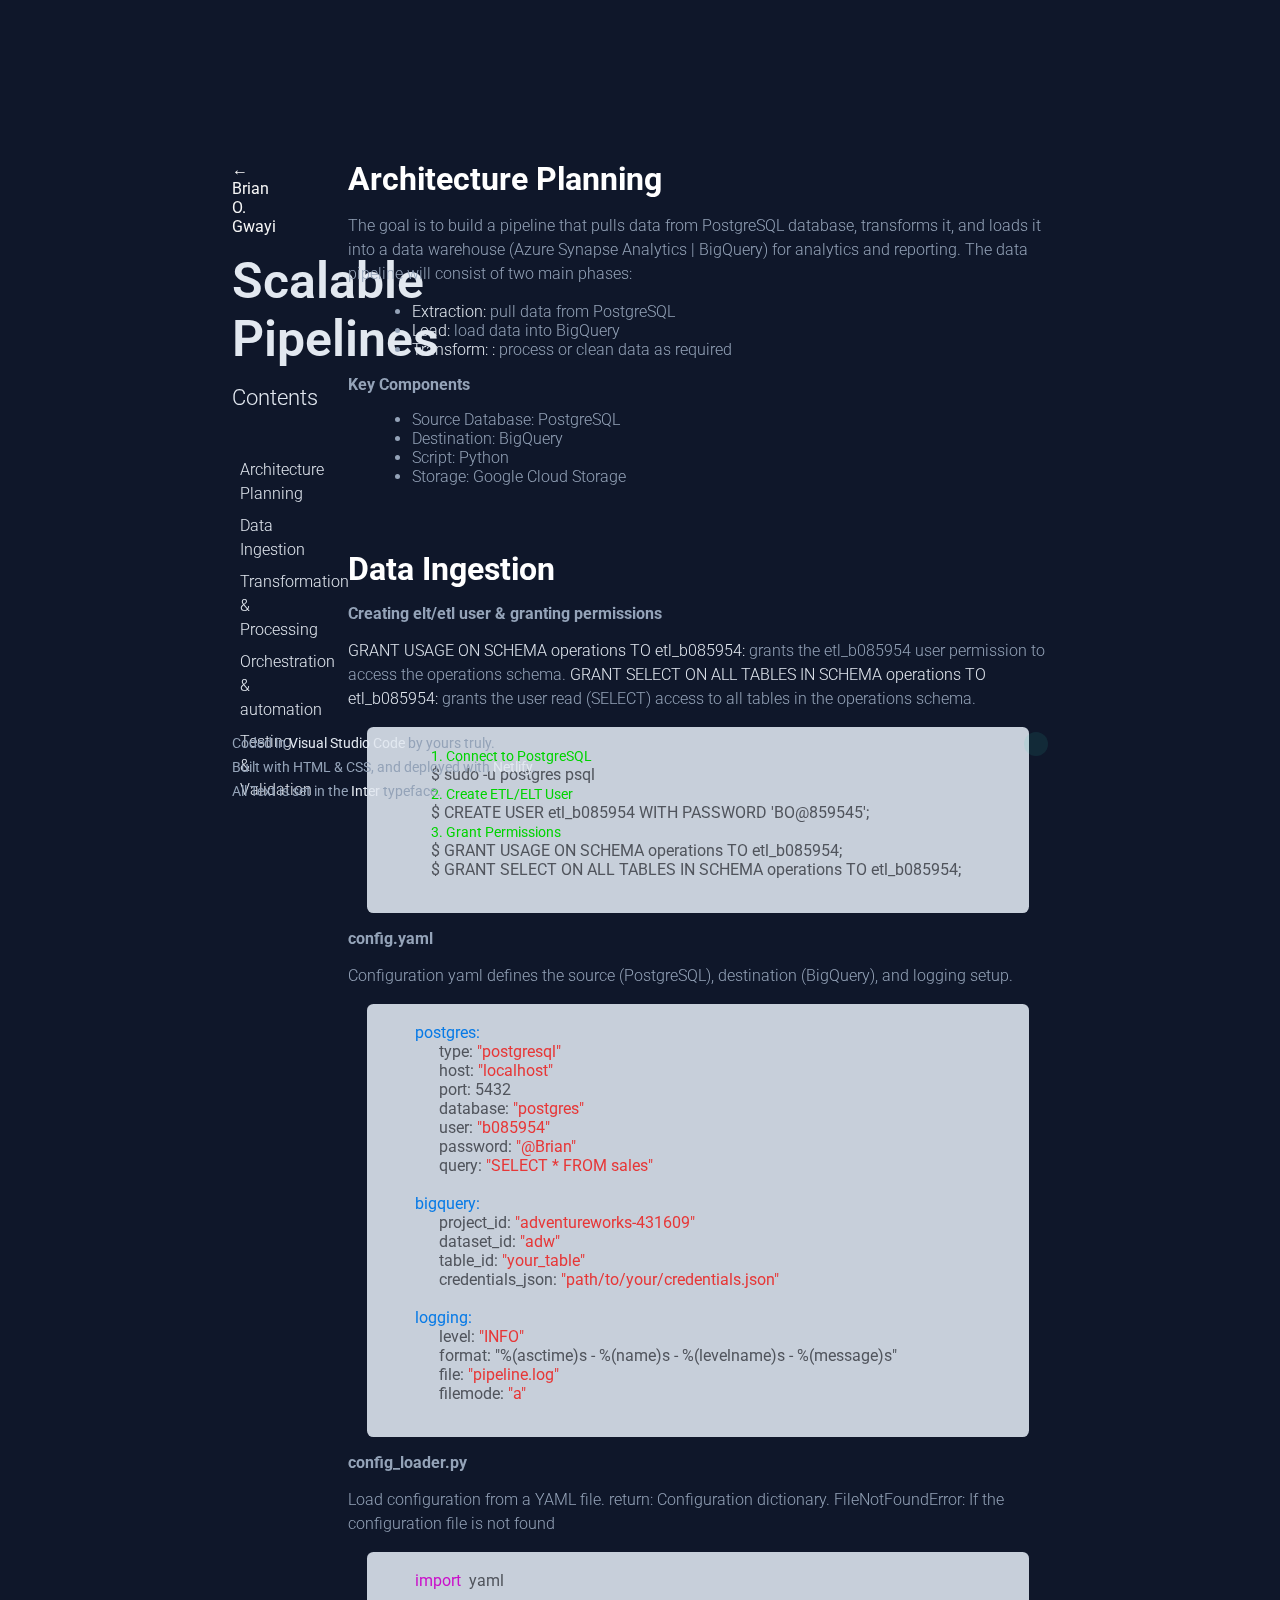
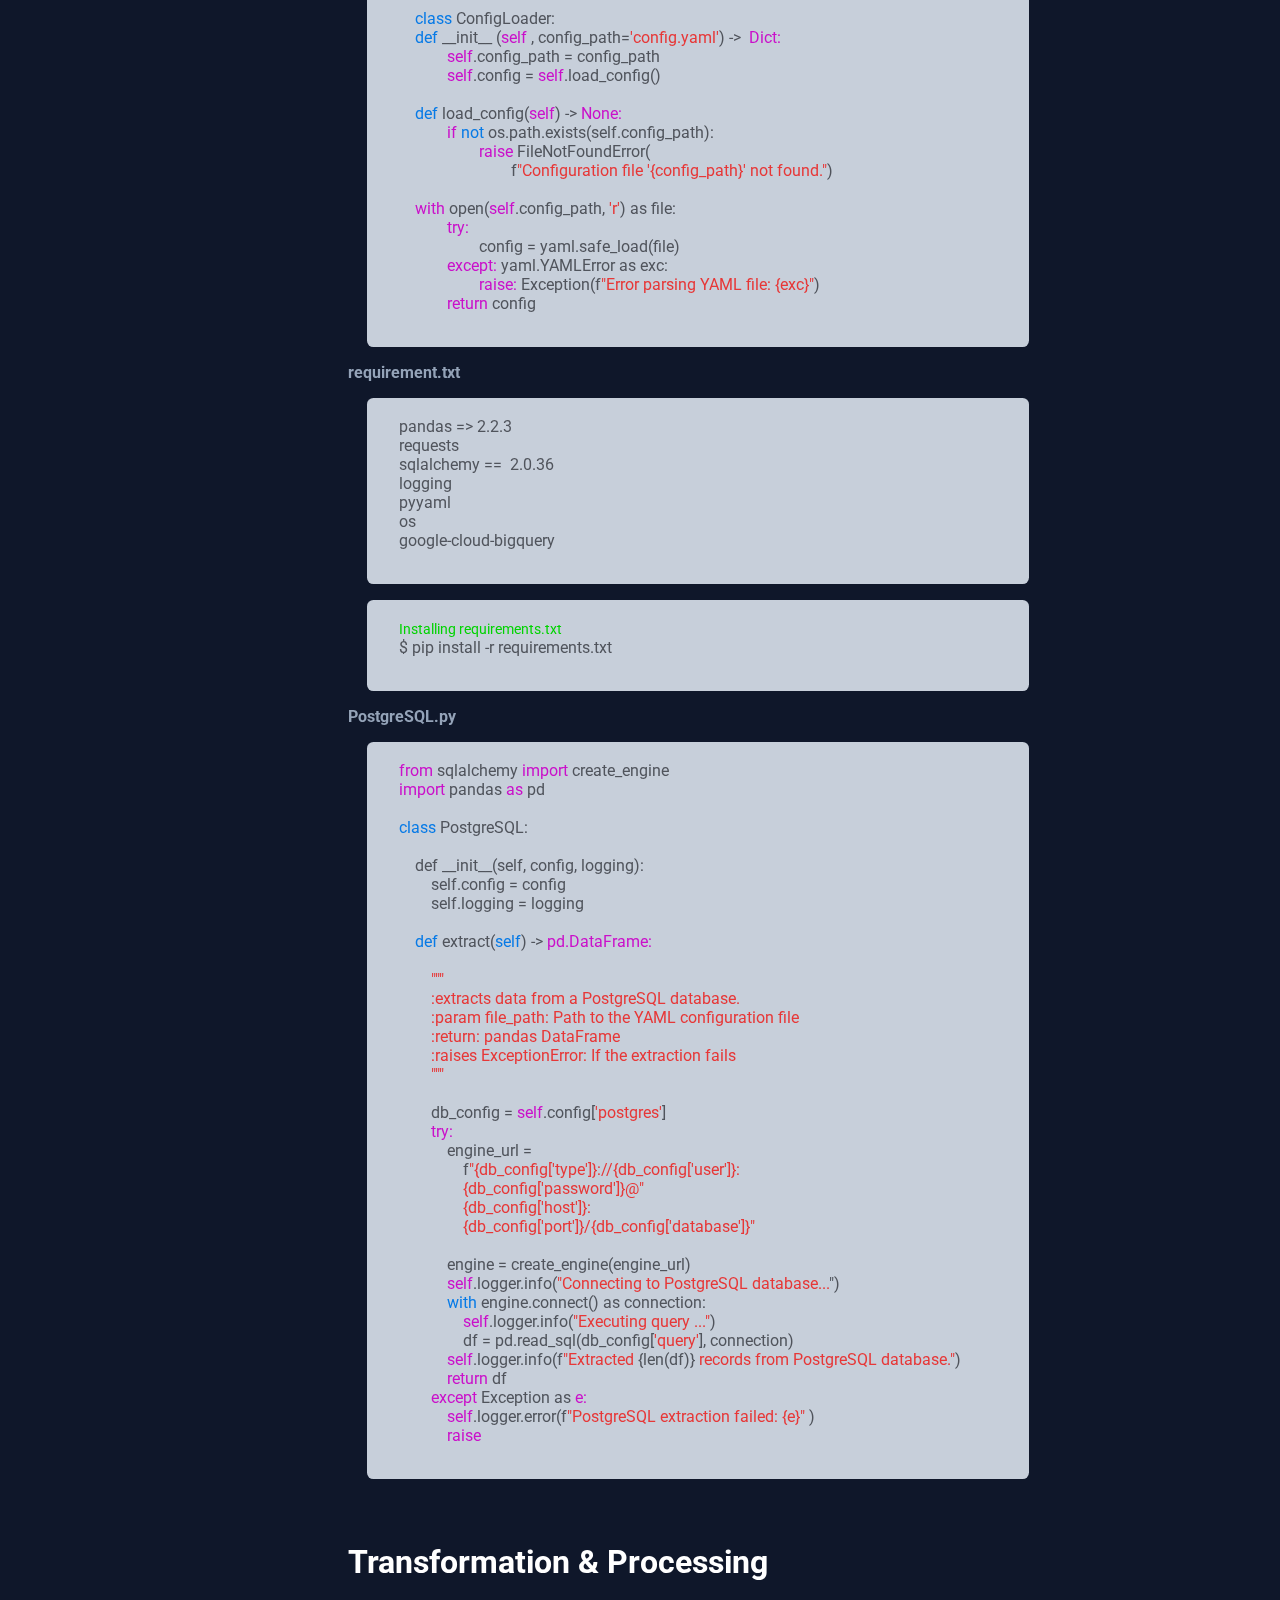
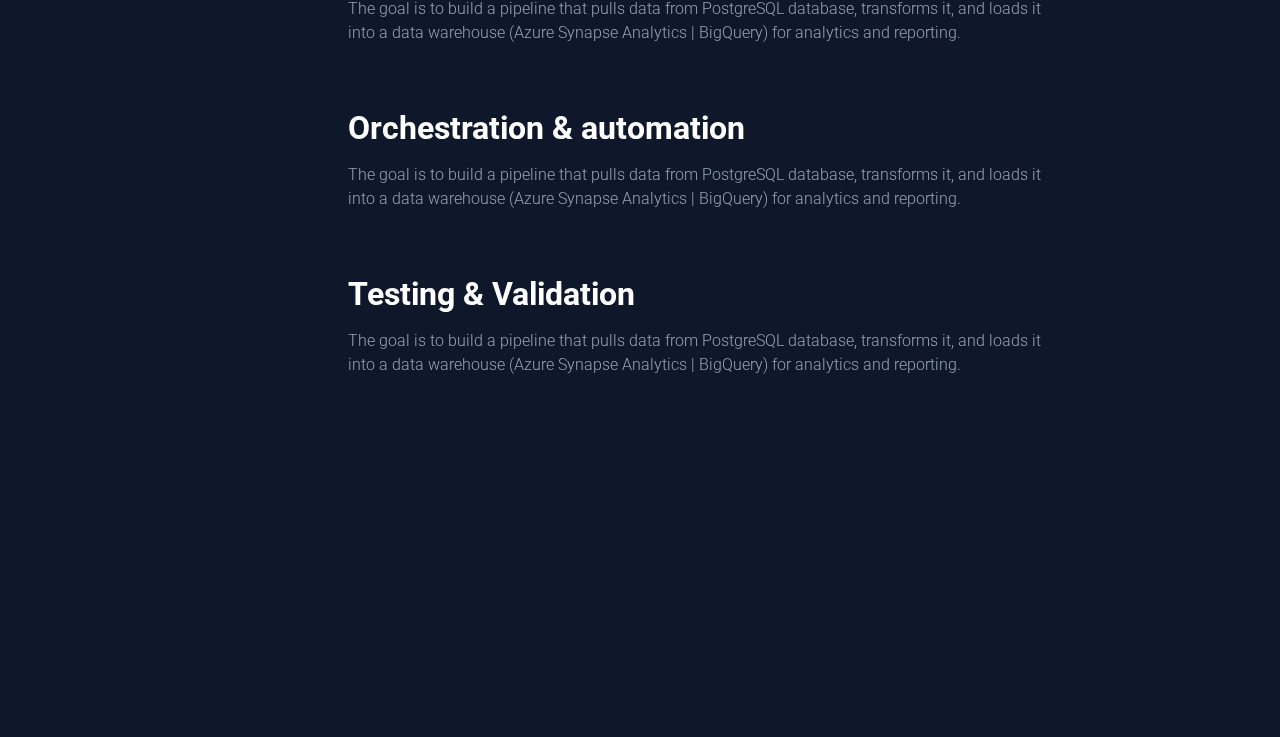
==== commit f04b0315: "Update pipeline.html" ====
--- a/pipeline.html
+++ b/pipeline.html
@@ -169,6 +169,48 @@
         $ pip install -r requirements.txt
                     </code>
                 </pre>
+                <!-- PostgreSQL -->
+                 <h4>PostgreSQL.py</h4>
+                <pre class="code">
+                    <code class="code-font">
+        <span class="py-method">from</span> sqlalchemy <span class="py-method">import</span> create_engine
+        <span class="py-method">import</span> pandas<span class="py-method"> as</span> pd
+
+        <span class="code-func">class</span> <span class="brown-highlight">PostgreSQL</span>:
+
+            def __init__(self, config, logging):
+                self.config = config
+                self.logging = logging
+
+            <span class="code-func">def</span> <span class="brown-highlight">extract</span></span>(<span class="code-func">self</span>) -> <span class="py-method">pd.DataFrame:</span>
+                <span class="code-text">
+                """
+                :extracts data from a PostgreSQL database.
+                :param file_path: Path to the YAML configuration file
+                :return: pandas DataFrame
+                :raises ExceptionError: If the extraction fails
+                """</span> 
+
+                db_config = <span class="py-method">self</span>.config[<span class="code-text">'postgres'</span>]
+                <span class="py-method">try:</span> 
+                    engine_url =
+                        f<span class="code-text">"{db_config['type']}://{db_config['user']}:
+                        {db_config['password']}@"
+                        {db_config['host']}:
+                        {db_config['port']}/{db_config['database']}"
+                    </span> 
+                    engine = create_engine(engine_url)
+                    <span class="py-method">self</span>.logger.info(<span class="code-text">"Connecting to PostgreSQL database...</span>")
+                    <span class="code-func">with</span> engine.connect() as connection:
+                        <span class="py-method">self</span>.logger.info(<span class="code-text">"Executing query ..."</span>)
+                        df = pd.read_sql(db_config[<span class="code-text">'query'</span>], connection)
+                    <span class="py-method">self</span>.logger.info(f<span class="code-text">"Extracted</span> {len(df)} <span class="code-text">records from PostgreSQL database."</span>)
+                    <span class="py-method">return</span> df
+                <span class="py-method">except</span> Exception as <span class="py-method">e:</span> 
+                    <span class="py-method">self</span>.logger.error(f<span class="code-text">"PostgreSQL extraction failed: {e}"</span> )
+                    <span class="py-method">raise</span>
+                        </code>
+                    </pre>
             </div>
         </section>
 
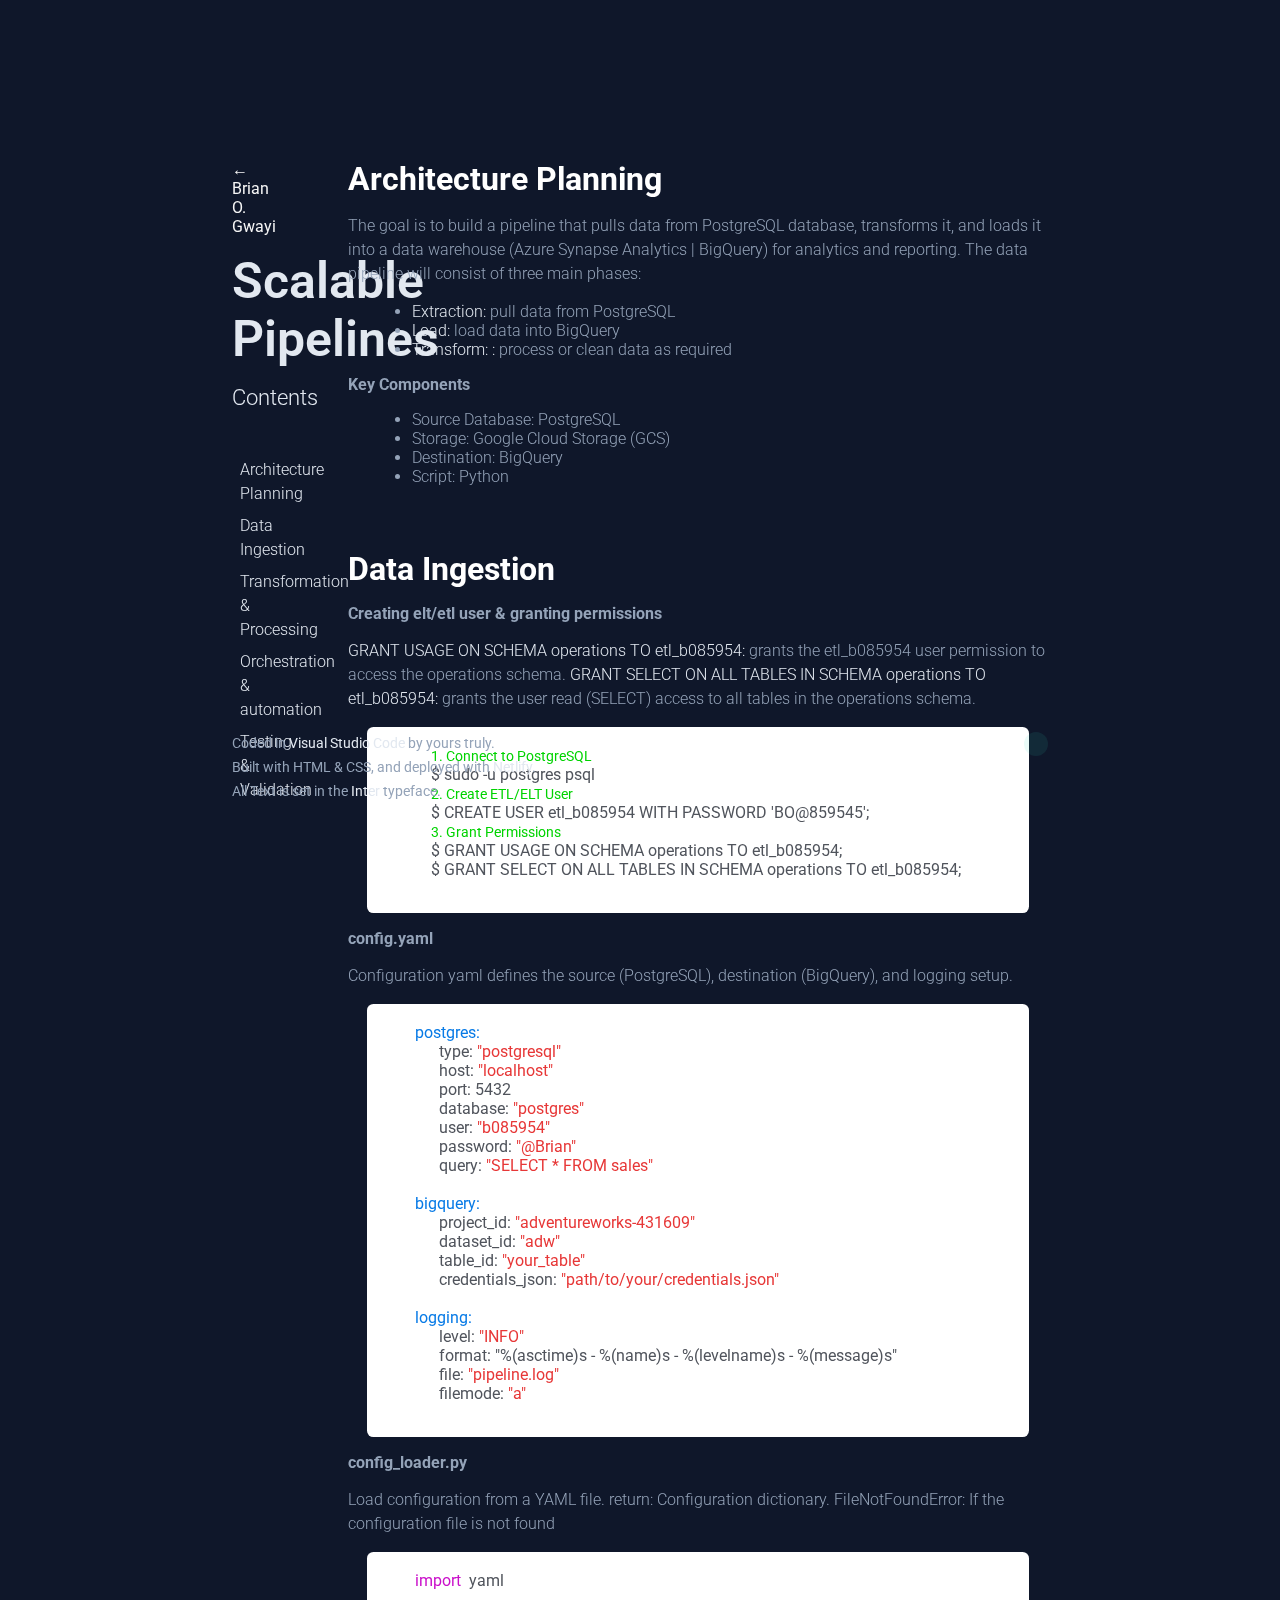
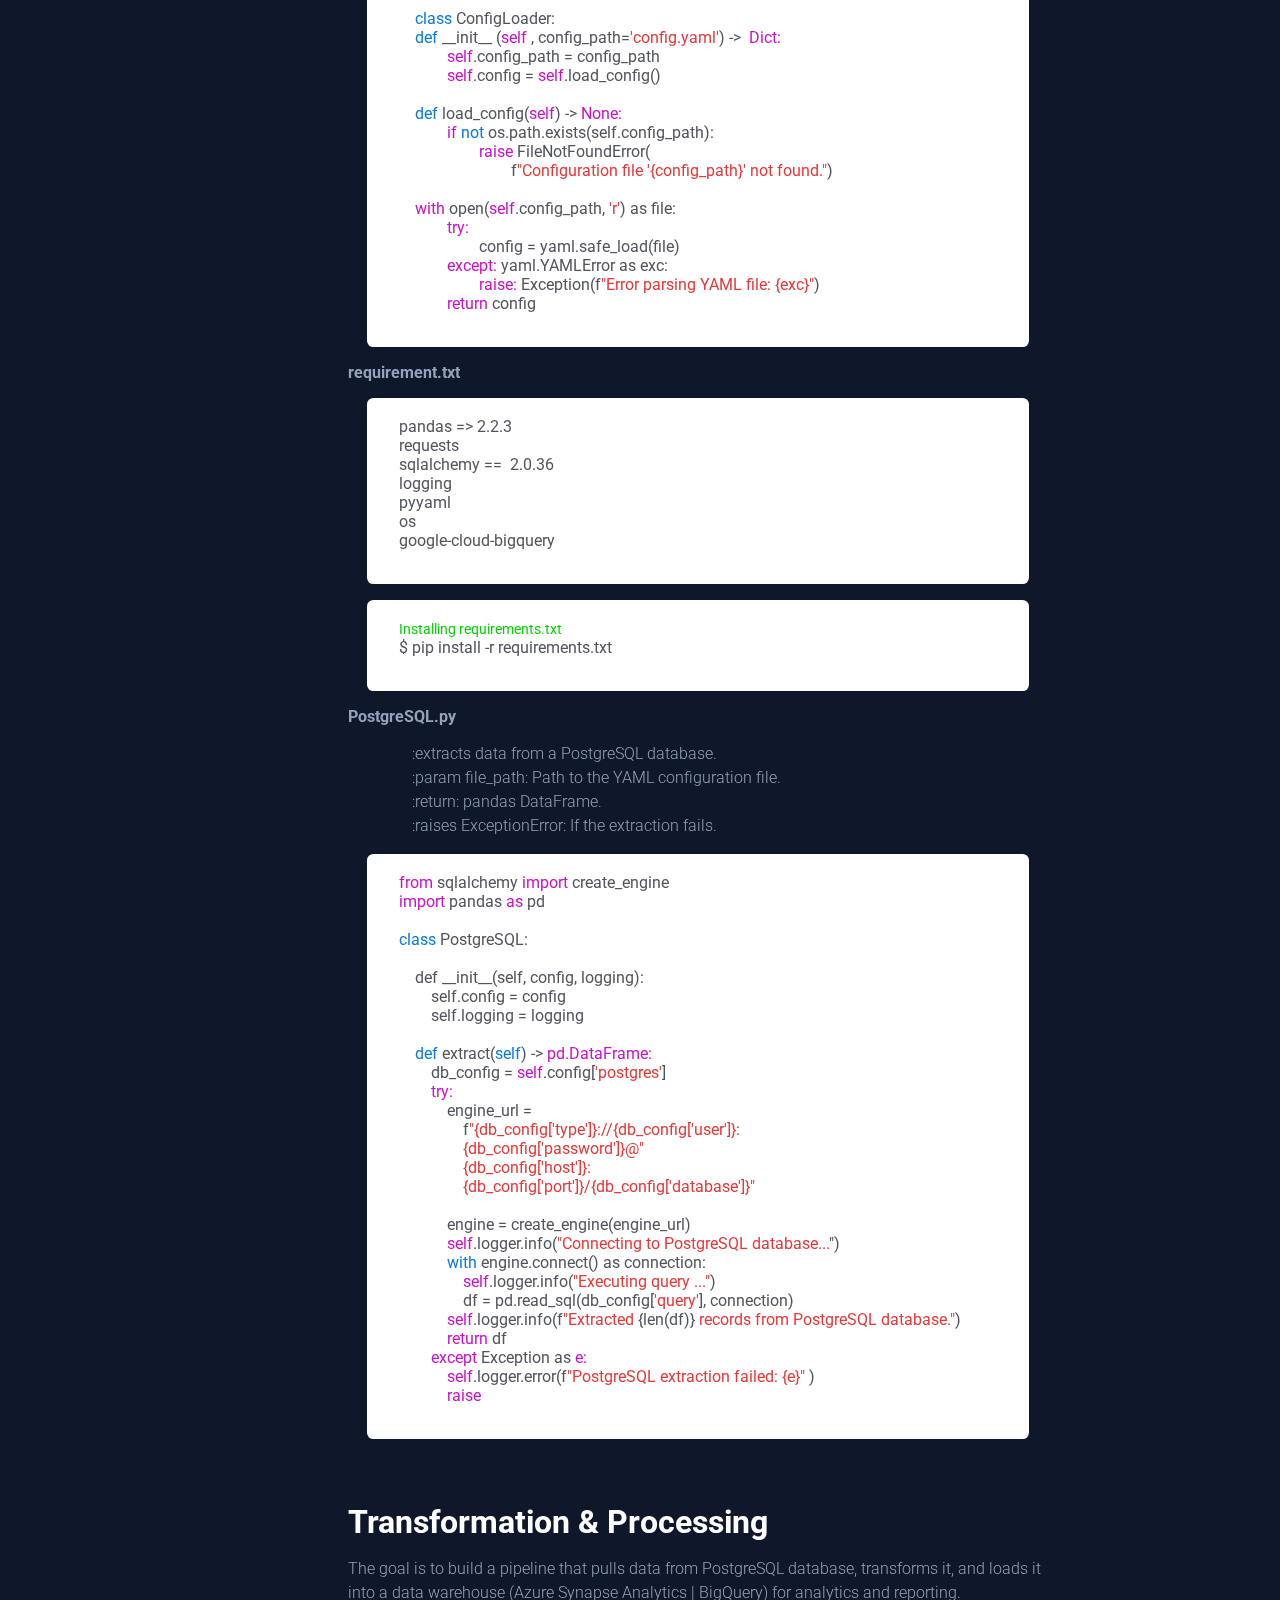
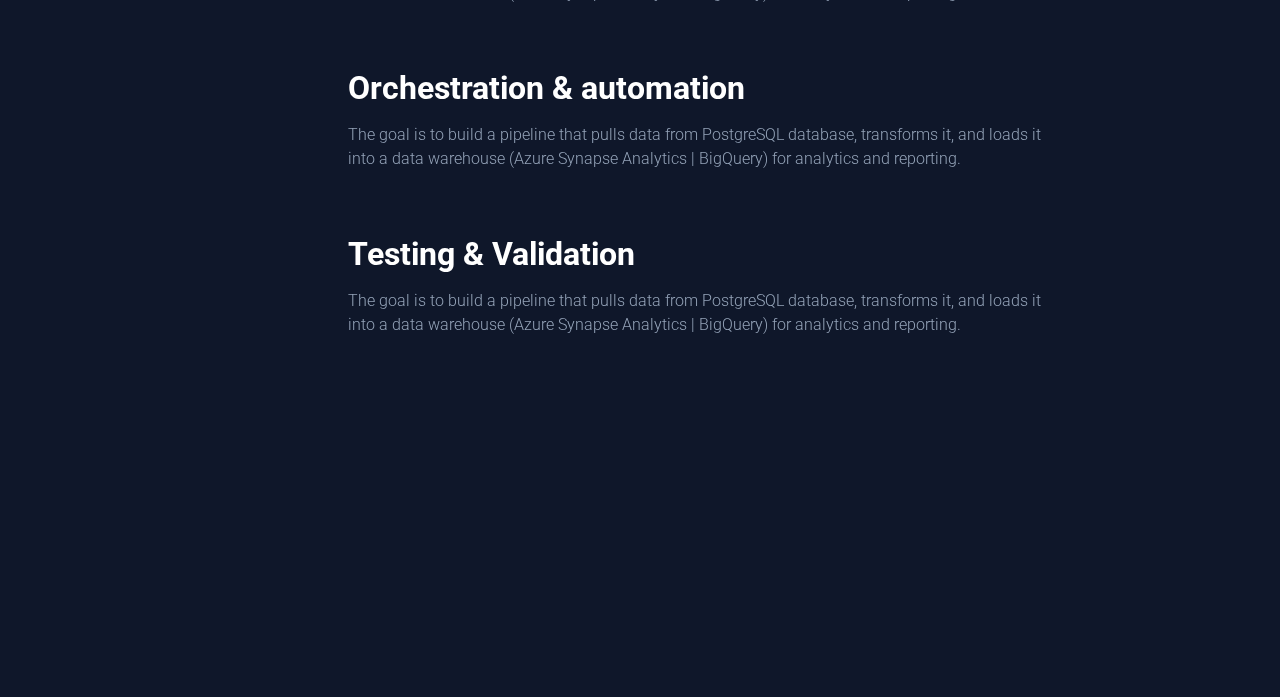
==== commit fc9dbcec: "update" ====
--- a/pipeline.html
+++ b/pipeline.html
@@ -59,7 +59,7 @@
             <div class="about-contents">
                 <h4 class="project-header">Architecture Planning</h4>
                 <p>
-                    The goal is to build a pipeline that pulls data from PostgreSQL database, transforms it, and loads it into a data warehouse (Azure Synapse Analytics | BigQuery) for analytics and reporting.  The data pipeline will consist of two main phases:
+                    The goal is to build a pipeline that pulls data from PostgreSQL database, transforms it, and loads it into a data warehouse (Azure Synapse Analytics | BigQuery) for analytics and reporting.  The data pipeline will consist of three main phases:
                 </p>
                 <ul>
                     <li><span class="anchor-text">Extraction:</span> pull data from PostgreSQL</li>
@@ -69,9 +69,9 @@
                 <h4>Key Components</h4>
                 <ul>
                     <li>Source Database: PostgreSQL</li>
+                    <li>Storage: Google Cloud Storage (GCS)</li>
                     <li>Destination: BigQuery</li>
                     <li>Script: Python</li>
-                    <li>Storage: Google Cloud Storage</li>
                 </ul>
             </div>
         </section>
@@ -171,6 +171,12 @@
                 </pre>
                 <!-- PostgreSQL -->
                  <h4>PostgreSQL.py</h4>
+                 <p class="paragraph-ident">
+                    :extracts data from a PostgreSQL database. <br>
+                    :param file_path: Path to the YAML configuration file. <br>
+                    :return: pandas DataFrame. <br>
+                    :raises ExceptionError: If the extraction fails. <br>
+                    </p>
                 <pre class="code">
                     <code class="code-font">
         <span class="py-method">from</span> sqlalchemy <span class="py-method">import</span> create_engine
@@ -183,14 +189,6 @@
                 self.logging = logging
 
             <span class="code-func">def</span> <span class="brown-highlight">extract</span></span>(<span class="code-func">self</span>) -> <span class="py-method">pd.DataFrame:</span>
-                <span class="code-text">
-                """
-                :extracts data from a PostgreSQL database.
-                :param file_path: Path to the YAML configuration file
-                :return: pandas DataFrame
-                :raises ExceptionError: If the extraction fails
-                """</span> 
-
                 db_config = <span class="py-method">self</span>.config[<span class="code-text">'postgres'</span>]
                 <span class="py-method">try:</span> 
                     engine_url =
--- a/dev.css
+++ b/dev.css
@@ -26,10 +26,11 @@
 
 .code {
   /* background: #3b5daa; */
-  background: #c7cfda;
+  /* background: #c7cfda; */
   font-size: .8rem;
   border-radius: .4rem;
-  color: #0f172a;
+  /* color: #0f172a; */
+  background-color: #ffffff;
 }
 
 .code {
@@ -75,4 +76,8 @@
 ul {
   margin-left: 4rem;
   font-weight: 300;
+}
+
+.paragraph-ident {
+  margin-left: 4rem;
 }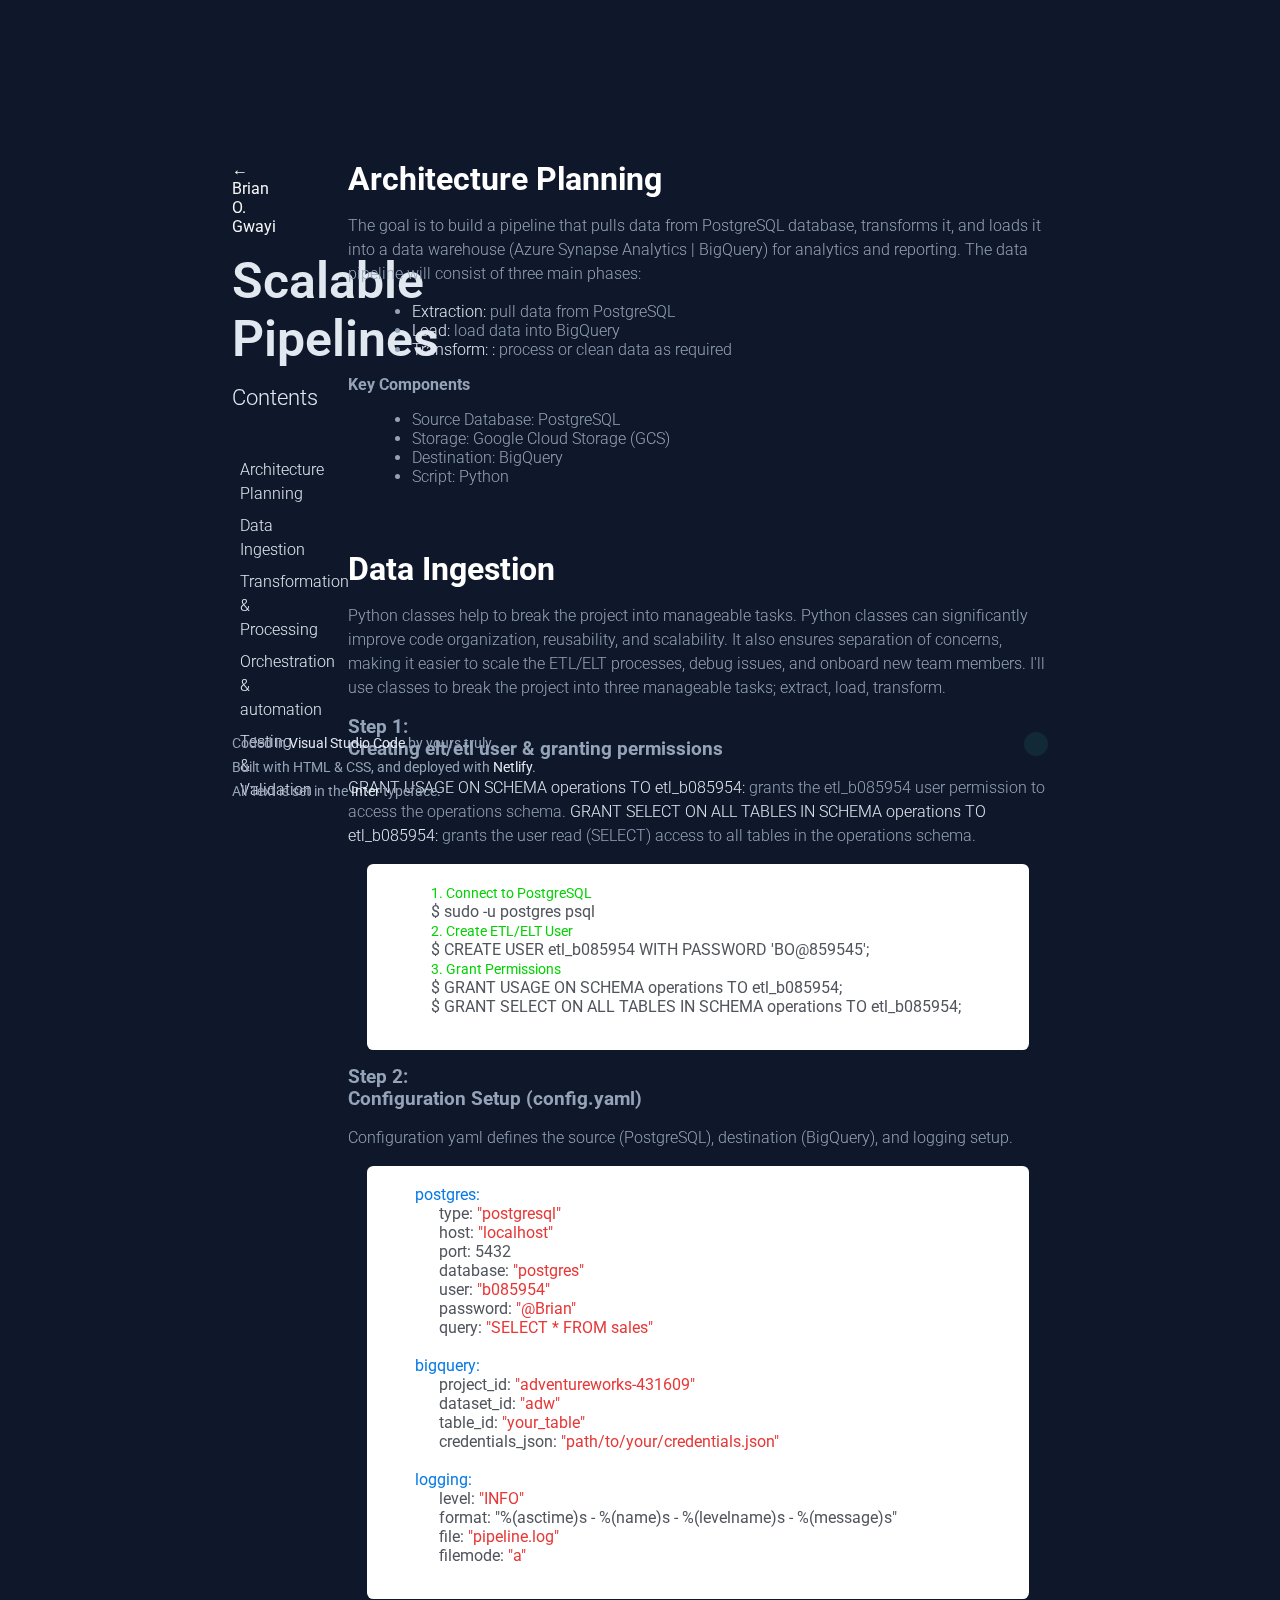
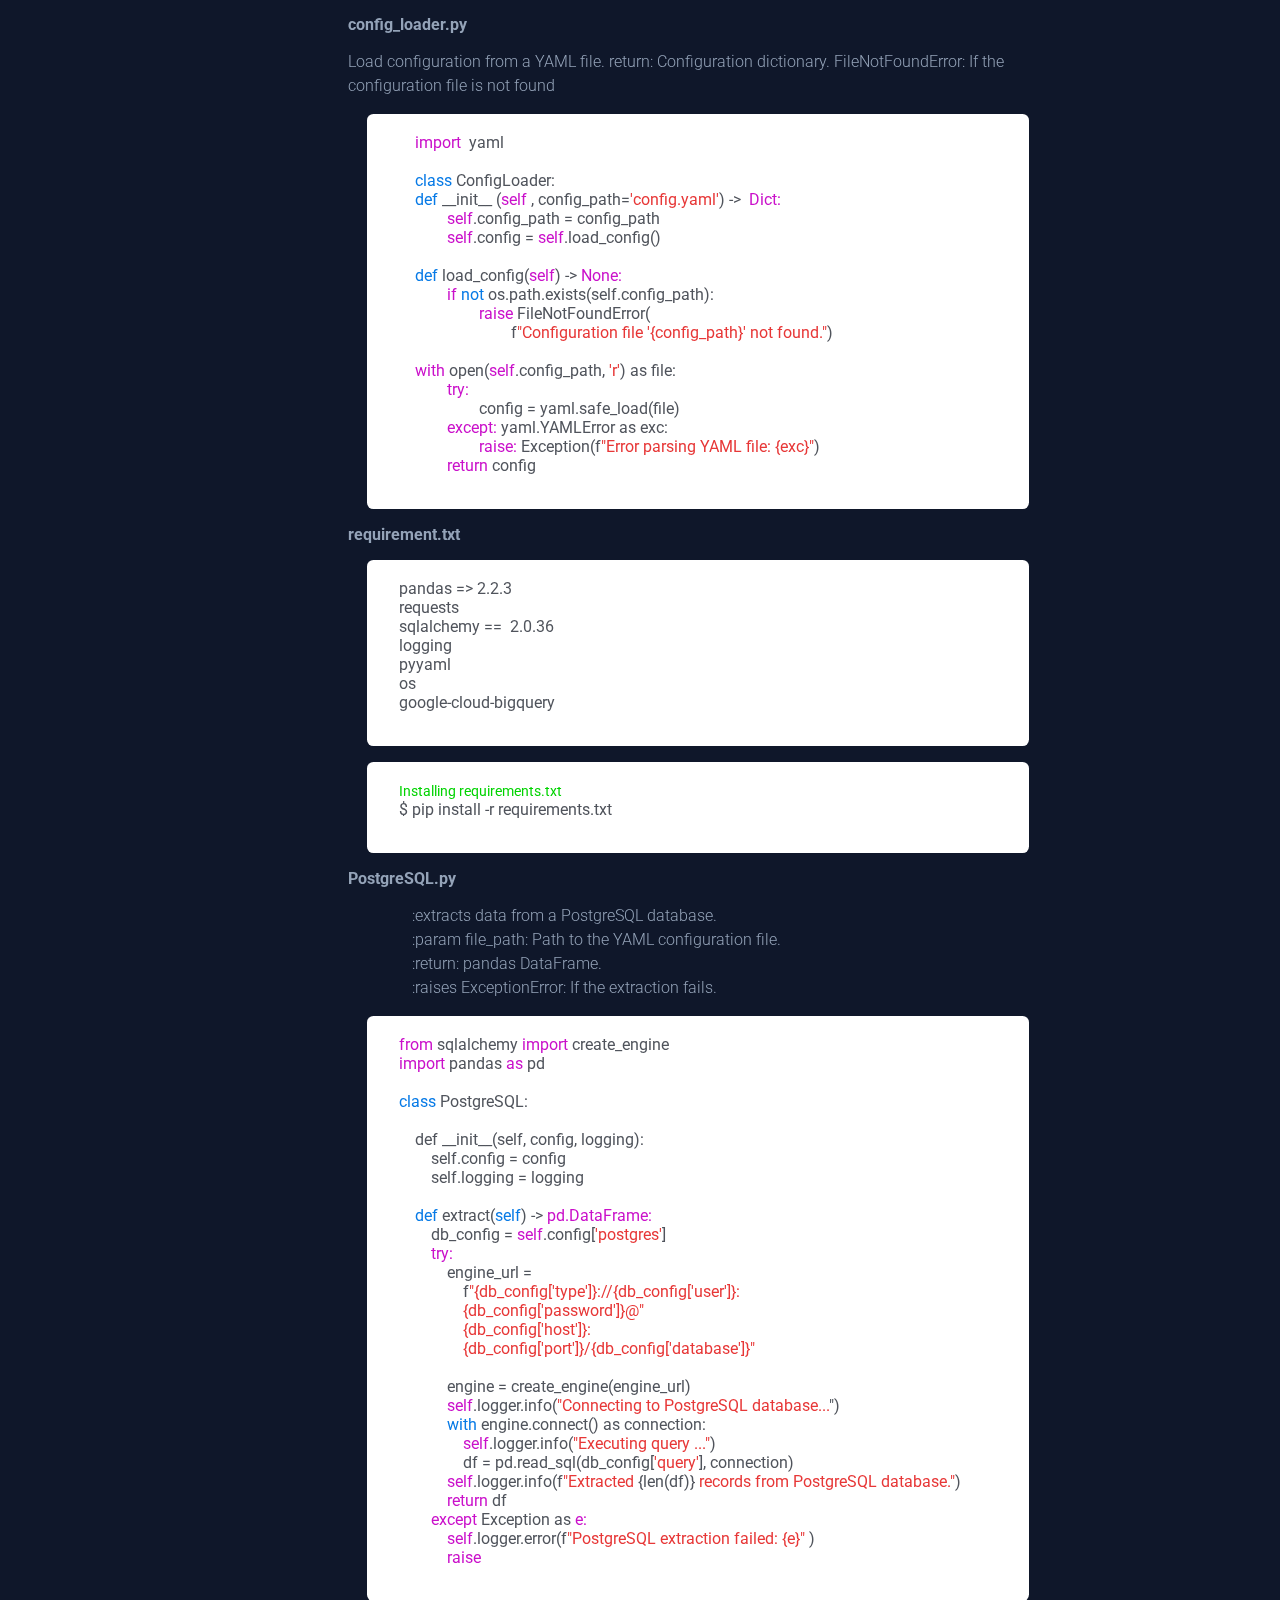
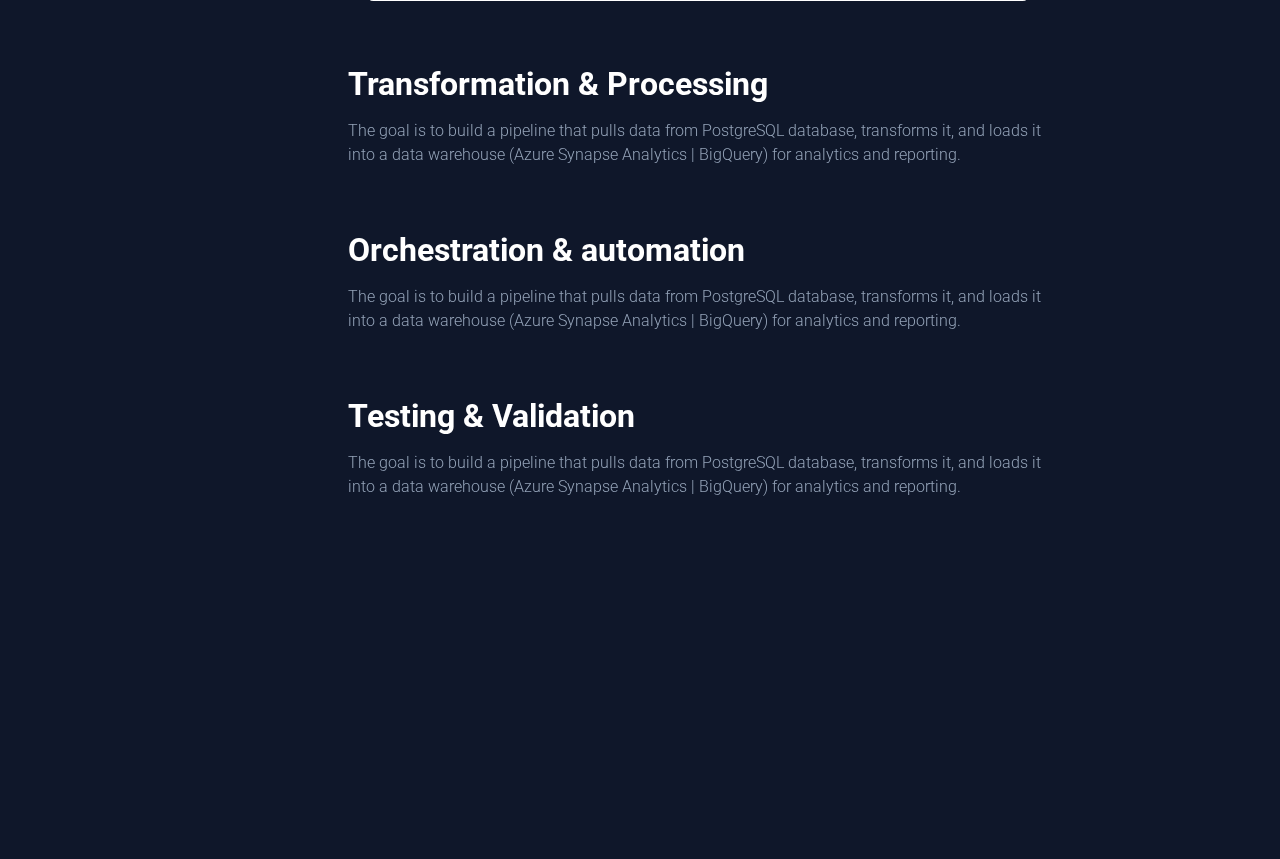
==== commit 3cd8228f: "Update pipeline.html" ====
--- a/pipeline.html
+++ b/pipeline.html
@@ -79,7 +79,10 @@
         <section id="Data Ingestion">
             <div class="about-contents">
                 <h4 class="project-header">Data Ingestion</h4>
-                <h4>Creating elt/etl user & granting permissions</h4>
+                <p>
+                  Python classes help to break the project into manageable tasks. Python classes can significantly improve code organization, reusability, and scalability. It also ensures separation of concerns, making it easier to scale the ETL/ELT processes, debug issues, and onboard new team members.   I'll use classes to break the project into three manageable tasks; extract, load, transform.
+                </p>
+                <h3>Step 1: <br>Creating elt/etl user & granting permissions</h3>
                 <p>
                     <span class="anchor-text">GRANT USAGE ON SCHEMA operations TO etl_b085954:</span> grants the etl_b085954 user permission to access the operations schema. 
                     <span class="anchor-text">GRANT SELECT ON ALL TABLES IN SCHEMA operations TO etl_b085954:</span> grants the user read (SELECT) access to all tables in the operations schema.
@@ -97,7 +100,7 @@
                         </code>
                     </pre>
                 </div>
-                <h4>config.yaml</h4>
+                <h3>Step 2: <br>Configuration Setup (config.yaml)</h3>
                 <p>Configuration yaml defines the source (PostgreSQL), destination (BigQuery), and logging setup.</p>
                 <pre class="code">
 					<code class="code-font">
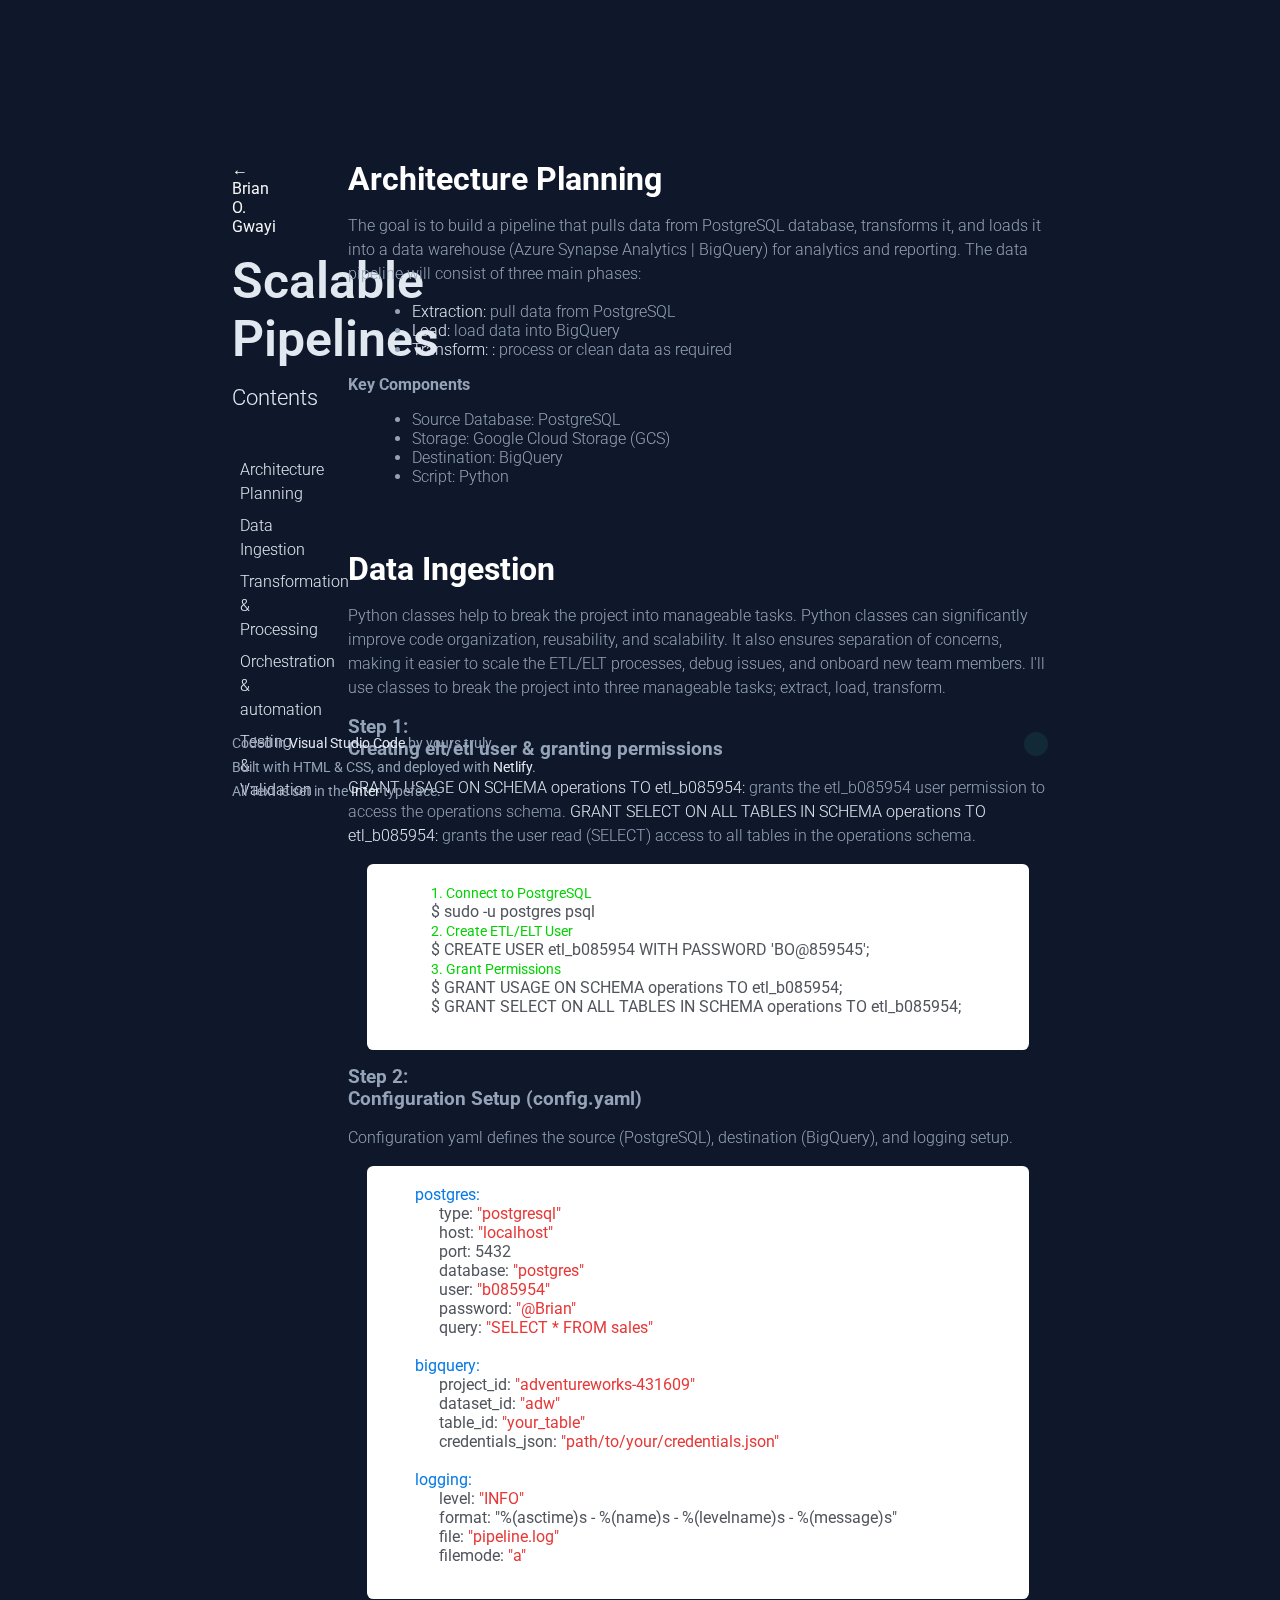
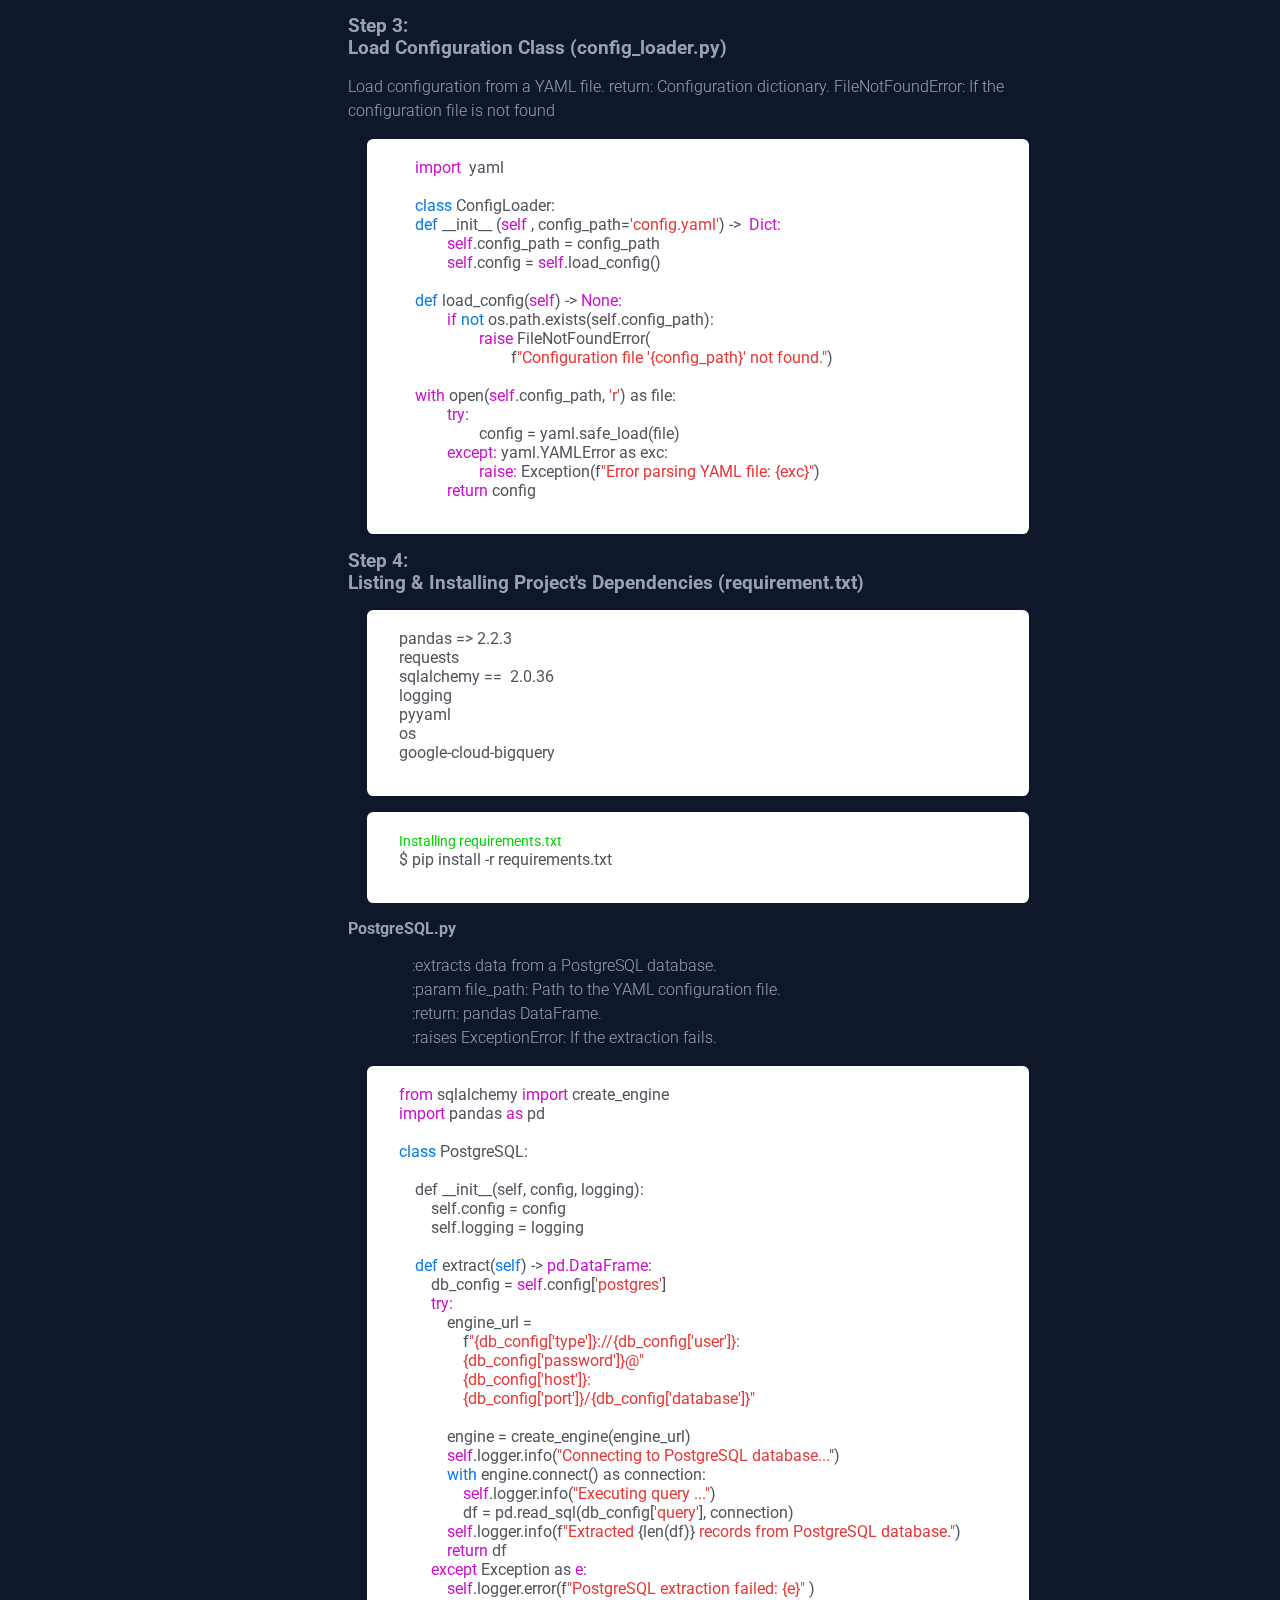
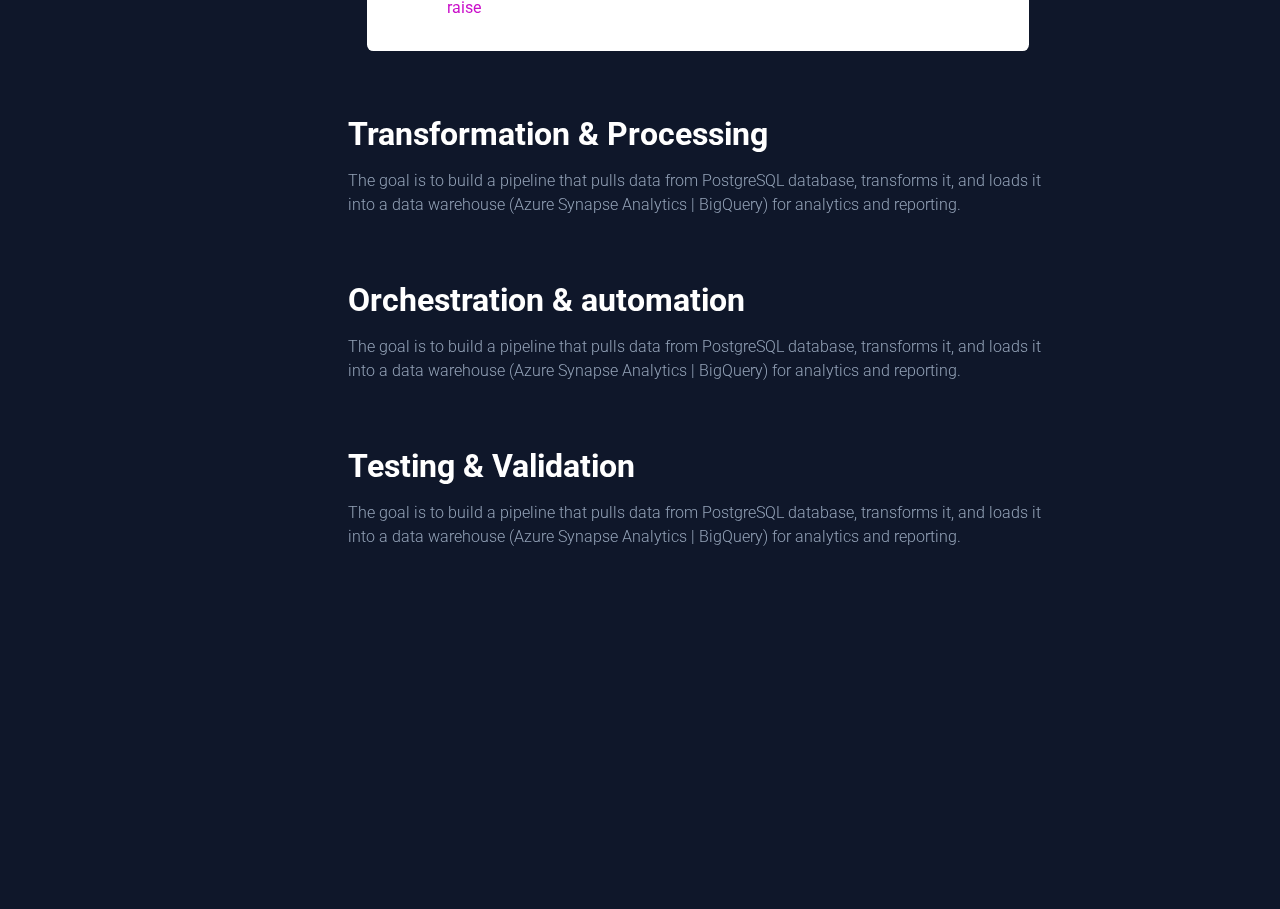
==== commit a7fa1989: "Update pipeline.html" ====
--- a/pipeline.html
+++ b/pipeline.html
@@ -127,7 +127,9 @@
 					</code>
                 </pre>
                 <!-- Config Loader -->
-                <h4>config_loader.py</h4>
+                <h3>Step 3: <br>
+                    Load Configuration Class (config_loader.py)
+                </h3>
                 <p>Load configuration from a YAML file. return: Configuration dictionary. FileNotFoundError: If the configuration file is not found </p>
                 <pre class="code">
                     <code class="code-font">
@@ -152,7 +154,9 @@
                     </code>
                 </pre>
                 <!-- Requrement.txt -->
-                <h4>requirement.txt</h4>
+                <h3>Step 4: <br> 
+                    Listing & Installing Project's Dependencies (requirement.txt)
+                </h3>
                 <pre class="code">
                     <code class="code-font">
         pandas => 2.2.3 
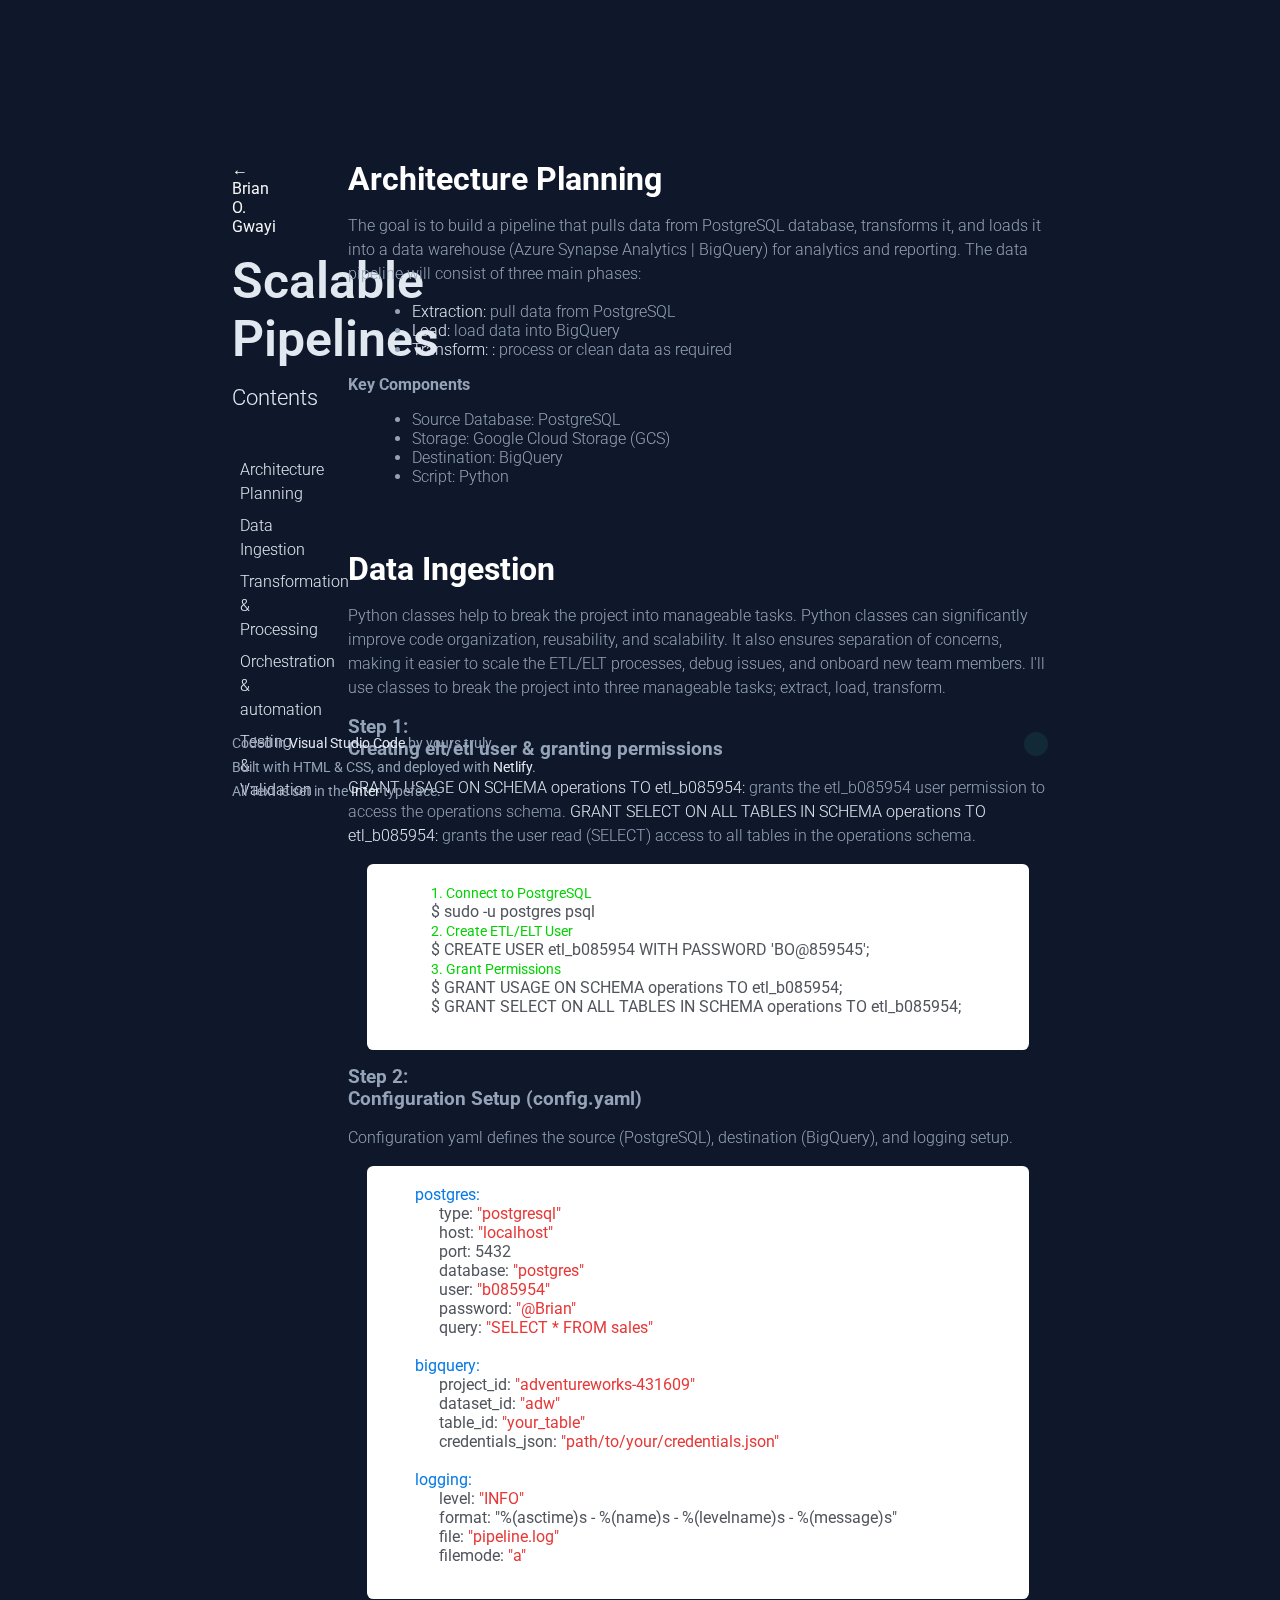
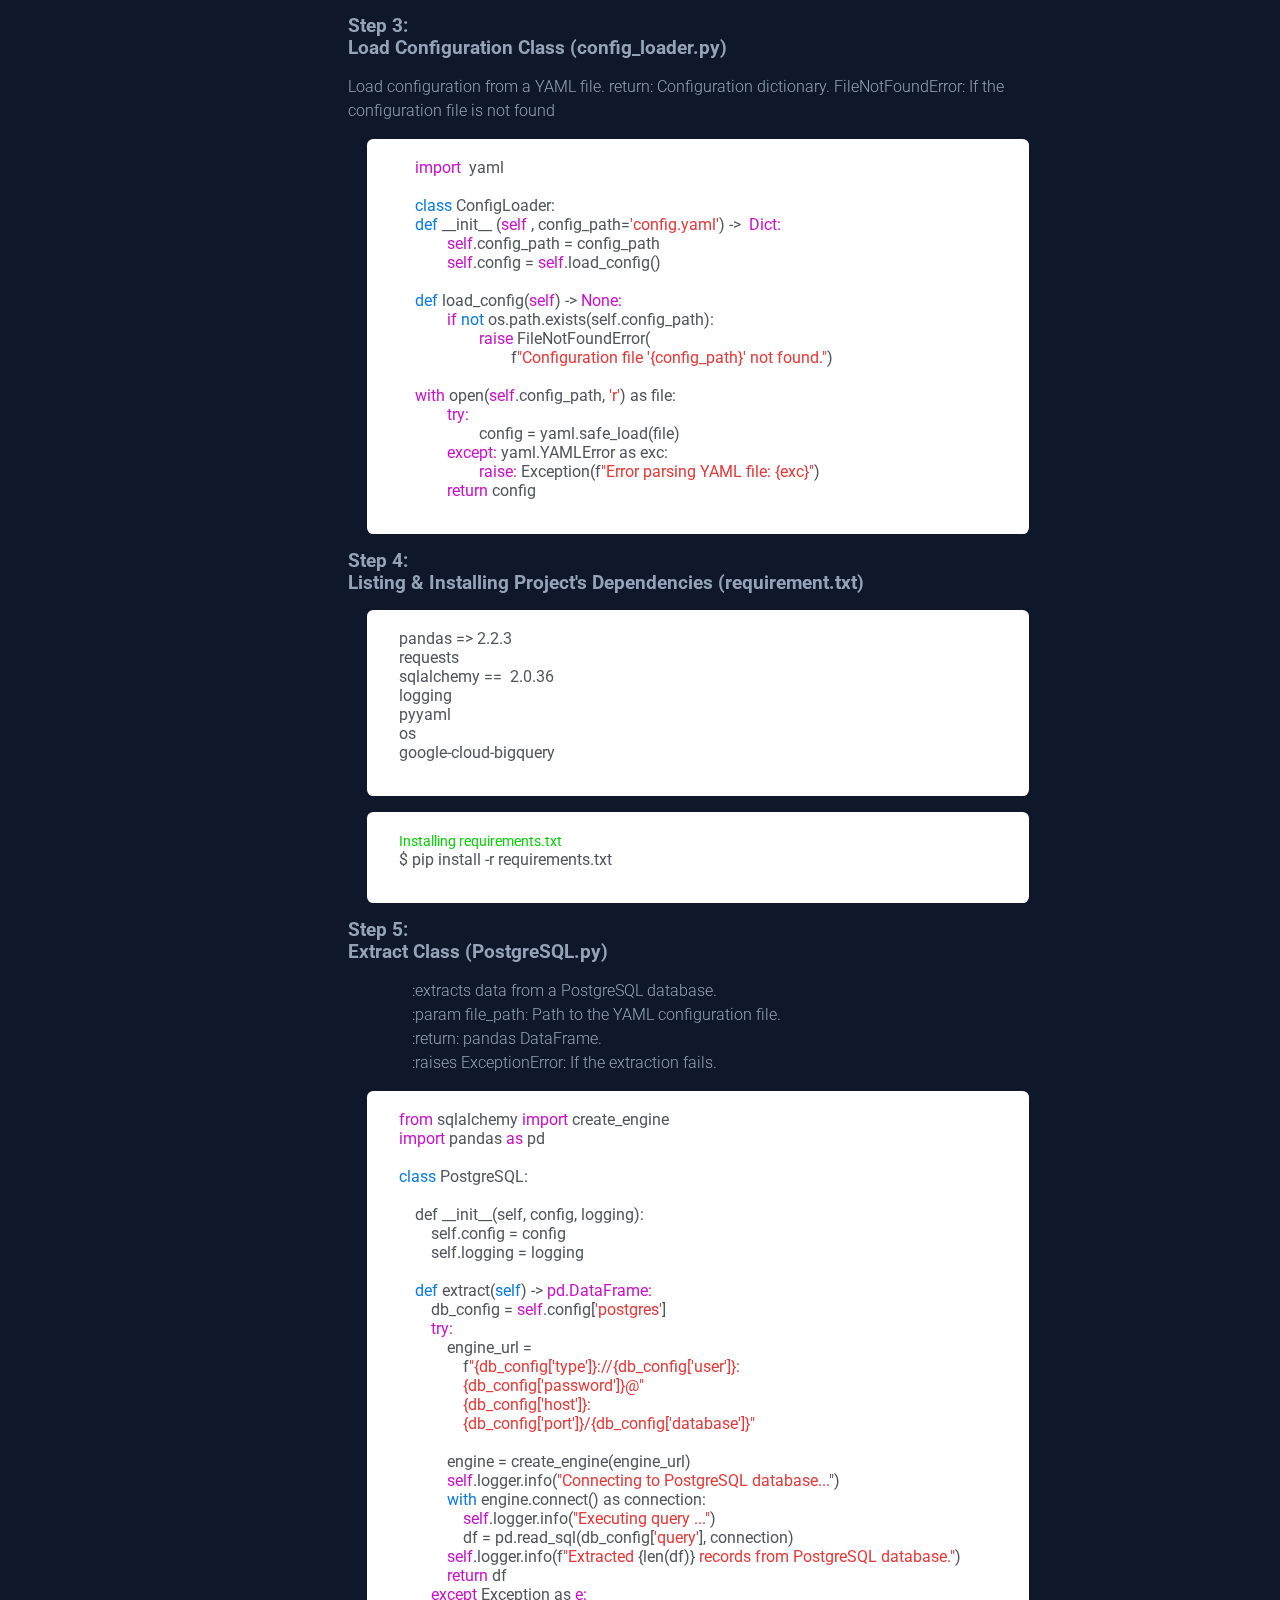
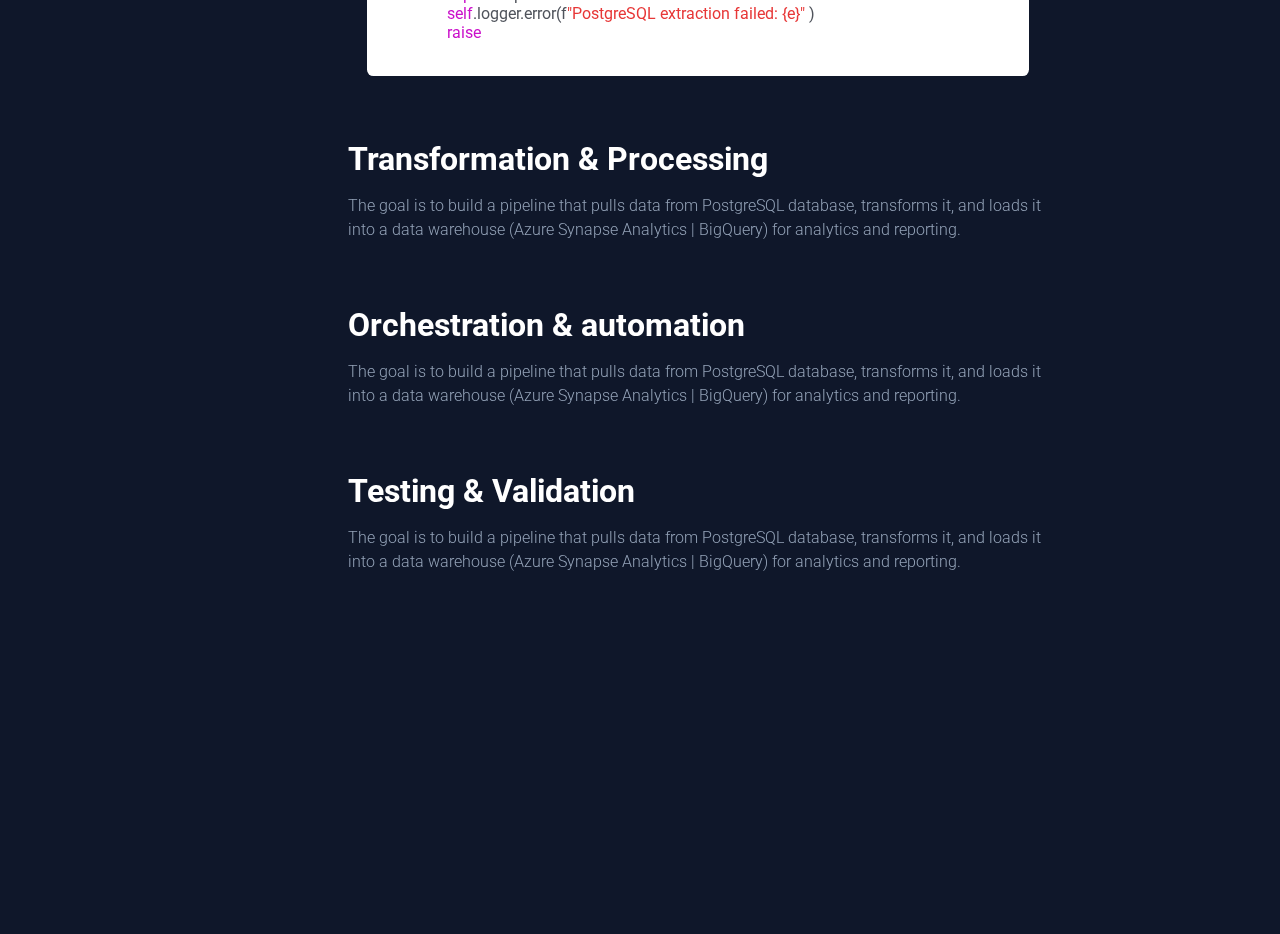
==== commit 9b343d0c: "Update pipeline.html" ====
--- a/pipeline.html
+++ b/pipeline.html
@@ -177,7 +177,9 @@
                     </code>
                 </pre>
                 <!-- PostgreSQL -->
-                 <h4>PostgreSQL.py</h4>
+                 <h3>Step 5: <br> 
+                    Extract Class (PostgreSQL.py)
+                </h3>
                  <p class="paragraph-ident">
                     :extracts data from a PostgreSQL database. <br>
                     :param file_path: Path to the YAML configuration file. <br>
